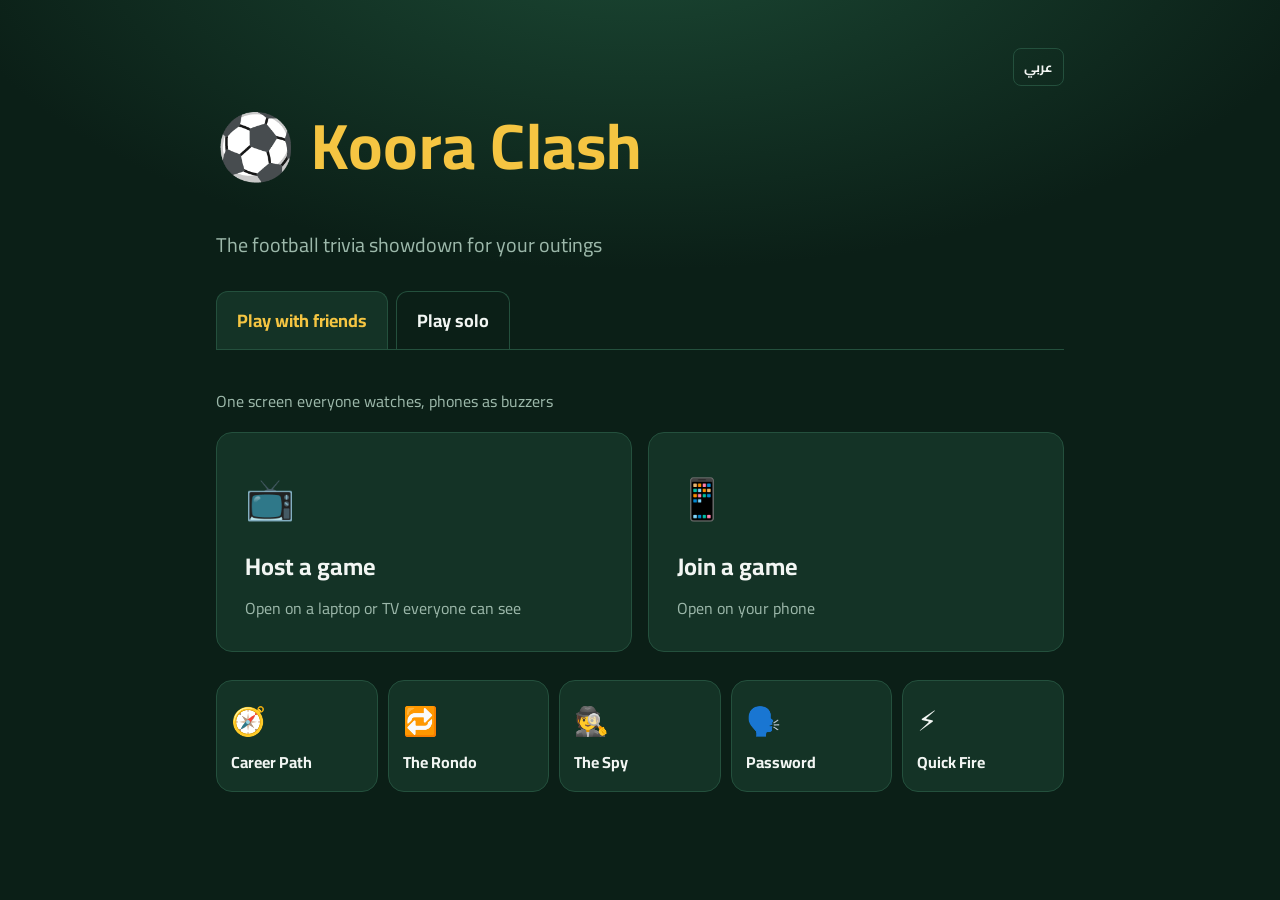
==== index.html @ 893634fb "Run fully in the browser for GitHub Pages; add solo games - Port the game engine to JavaScript; the " ====
<!doctype html>
<html lang="en">
<head>
  <meta charset="utf-8">
  <meta name="viewport" content="width=device-width, initial-scale=1">
  <meta name="theme-color" content="#0b1f17">
  <title>Koora Clash</title>
  <link rel="preconnect" href="https://fonts.googleapis.com">
  <link href="https://fonts.googleapis.com/css2?family=Cairo:wght@400;700;800;900&display=swap" rel="stylesheet">
  <link rel="stylesheet" href="static/app.css">
</head>
<body>
  <div class="landing">
    <div class="row"><span class="grow"></span><button class="ghost small" onclick="toggleLang()" data-t="lang"></button></div>
    <h1 class="brand">⚽ <b data-t="brand"></b></h1>
    <p class="muted" style="font-size:20px" data-t="tagline"></p>

    <div class="tabs" role="tablist">
      <button role="tab" data-tab="party" data-t="tab_party"></button>
      <button role="tab" data-tab="solo" data-t="tab_solo"></button>
    </div>

    <section class="tabpane" id="tab-party">
      <p class="muted" data-t="party_hint"></p>
      <div class="choices" style="margin-top:12px">
        <a class="card choice" href="host.html">
          <div class="ico">📺</div><h2 data-t="host_game"></h2><div class="muted" data-t="host_hint"></div>
        </a>
        <a class="card choice" href="play.html">
          <div class="ico">📱</div><h2 data-t="join_game"></h2><div class="muted" data-t="join_hint"></div>
        </a>
      </div>
      <div class="seglist" id="segs"></div>
    </section>

    <section class="tabpane" id="tab-solo" hidden>
      <p class="muted" data-t="solo_hint"></p>
      <div class="sologrid" id="sologames" style="margin-top:12px"></div>
    </section>
  </div>
  <script src="static/common.js"></script>
  <script>
    const SOLO_LIST = [["nameall", "📝"], ["career", "🧭"], ["survival", "❤️"], ["mystery", "❓"]];
    function showTab(name) {
      document.querySelectorAll("[data-tab]").forEach((b) => b.classList.toggle("on", b.dataset.tab === name));
      $("#tab-party").hidden = name !== "party";
      $("#tab-solo").hidden = name !== "solo";
      try { localStorage.setItem("kc_tab", name); } catch (e) {}
      history.replaceState(null, "", "#" + name);
    }
    document.querySelectorAll("[data-tab]").forEach((b) => { b.onclick = () => showTab(b.dataset.tab); });
    RERENDER = () => {
      $("#segs").innerHTML = ["career", "rondo", "spy", "password", "quickfire"]
        .map((k) => `<div class="card"><div style="font-size:28px">${SEG_ICON[k]}</div><b>${esc(segTitle(k))}</b></div>`).join("");
      $("#sologames").innerHTML = SOLO_LIST.map(([k, ico]) => `<a class="card sologame" href="solo.html?g=${k}">
        <div class="ico">${ico}</div><h3>${esc(t("g_" + k))}</h3><div class="muted">${esc(t("g_" + k + "_d"))}</div></a>`).join("");
    };
    applyLang(); RERENDER();
    let start = location.hash.slice(1);
    if (!start) { try { start = localStorage.getItem("kc_tab"); } catch (e) {} }
    showTab(start === "solo" ? "solo" : "party");
  </script>
</body>
</html>
---- static/app.css ----
:root {
  --bg: #0b1f17;
  --bg2: #10291f;
  --panel: #143326;
  --line: #24503d;
  --text: #f2f6f3;
  --muted: #9cb8aa;
  --gold: #f5c542;
  --a: #ef4444;
  --a-soft: #3b1717;
  --b: #3b82f6;
  --b-soft: #142546;
  --ok: #22c55e;
  --bad: #f43f5e;
  --radius: 16px;
  color-scheme: dark;
}
* { box-sizing: border-box; }
html, body { margin: 0; }
body {
  background: radial-gradient(1200px 600px at 50% -10%, #1c4a35 0%, var(--bg) 60%) fixed, var(--bg);
  color: var(--text);
  font-family: "Cairo", system-ui, "Segoe UI", Tahoma, sans-serif;
  min-height: 100vh;
  -webkit-tap-highlight-color: transparent;
}
button, input, select { font: inherit; color: inherit; }
button {
  border: 0; border-radius: 12px; padding: 12px 18px; cursor: pointer;
  background: var(--panel); border: 1px solid var(--line); font-weight: 700;
  transition: transform .08s ease, background .15s ease;
}
button:active { transform: scale(.97); }
button.primary { background: var(--gold); color: #1d1600; border-color: transparent; }
button.ghost { background: transparent; }
button.small { padding: 6px 10px; font-size: 13px; border-radius: 8px; }
button:disabled { opacity: .45; cursor: default; }
input[type=text] {
  width: 100%; padding: 14px 16px; border-radius: 12px; border: 1px solid var(--line);
  background: #0a1a13; outline: none; font-size: 18px;
}
input[type=text]:focus { border-color: var(--gold); }
[hidden] { display: none !important; }
.muted { color: var(--muted); }
.center { text-align: center; }
.row { display: flex; gap: 10px; align-items: center; flex-wrap: wrap; }
.grow { flex: 1; }
.card { background: var(--panel); border: 1px solid var(--line); border-radius: var(--radius); padding: 18px; }
.chip { display: inline-flex; align-items: center; gap: 6px; padding: 4px 12px; border-radius: 999px; background: var(--bg2); border: 1px solid var(--line); font-weight: 700; }
.ta { --tc: var(--a); --ts: var(--a-soft); }
.tb { --tc: var(--b); --ts: var(--b-soft); }
.ts { --tc: var(--gold); --ts: #2d2610; }
.tag { background: var(--ts); border: 1px solid var(--tc); color: var(--text); }
.brand { font-weight: 900; letter-spacing: .5px; }
.brand b { color: var(--gold); }
#conn { position: fixed; top: 8px; left: 50%; transform: translateX(-50%); background: var(--bad); color: #fff; padding: 6px 14px; border-radius: 999px; z-index: 50; font-weight: 700; }

/* timers */
.bar { height: 10px; border-radius: 99px; background: #0a1a13; overflow: hidden; border: 1px solid var(--line); }
.bar i { display: block; height: 100%; width: 100%; background: var(--gold); transition: width .1s linear; }
.bar.urgent i { background: var(--bad); }
.clock { font-variant-numeric: tabular-nums; font-weight: 900; }
.clock.urgent { color: var(--bad); }

/* ---------- landing ---------- */
.landing { max-width: 880px; margin: 0 auto; padding: 48px 16px; }
.landing h1 { font-size: clamp(36px, 7vw, 64px); margin: 0; }
.landing .choices { display: grid; grid-template-columns: repeat(auto-fit, minmax(260px, 1fr)); gap: 16px; margin-top: 32px; }
.landing .choice { display: block; text-decoration: none; color: inherit; padding: 28px; }
.landing .choice h2 { margin: 8px 0 4px; }
.landing .choice .ico { font-size: 40px; }
.seglist { display: grid; grid-template-columns: repeat(auto-fit, minmax(150px, 1fr)); gap: 10px; margin-top: 28px; }
.seglist .card { padding: 14px; }

/* ---------- host ---------- */
.host { display: grid; grid-template-columns: 1fr 320px; grid-template-rows: auto 1fr; min-height: 100vh; gap: 18px; padding: 18px; }
.host header { grid-column: 1 / -1; display: flex; align-items: center; gap: 14px; }
.host header .brand { font-size: 26px; }
.host .code { font-size: 22px; letter-spacing: 4px; }
.host main { display: flex; flex-direction: column; gap: 16px; min-width: 0; }
.host aside { display: flex; flex-direction: column; gap: 12px; }
.stage { flex: 1; display: flex; flex-direction: column; gap: 16px; }
.controls { display: flex; gap: 10px; flex-wrap: wrap; }
.board .row-s { display: flex; align-items: center; gap: 10px; padding: 10px 12px; border-radius: 12px; background: var(--bg2); border-inline-start: 5px solid var(--tc); margin-bottom: 8px; }
.board .row-s .n { flex: 1; font-weight: 800; }
.board .row-s .sc { font-size: 26px; font-weight: 900; color: var(--gold); min-width: 40px; text-align: center; }
.board .row-s .mem { font-size: 12px; color: var(--muted); }
.board .adj { display: flex; flex-direction: column; gap: 2px; }
.board .adj button { padding: 0 6px; font-size: 11px; border-radius: 6px; line-height: 18px; }
.joinbox { display: grid; grid-template-columns: auto 1fr; gap: 24px; align-items: center; }
.joinbox .big { font-size: clamp(40px, 6vw, 72px); font-weight: 900; letter-spacing: 8px; color: var(--gold); }
.joinbox .url { font-size: 20px; direction: ltr; word-break: break-all; }
#qr { background: #fff; padding: 10px; border-radius: 12px; width: 200px; height: 200px; }
#qr img, #qr canvas { width: 180px !important; height: 180px !important; }
.teams { display: grid; grid-template-columns: 1fr 1fr; gap: 14px; }
.teamcol { border-top: 5px solid var(--tc); }
.teamcol h3 { margin: 0 0 10px; }
.pl { display: flex; align-items: center; gap: 8px; padding: 8px 10px; border-radius: 10px; background: var(--bg2); margin-bottom: 6px; }
.pl .dot { width: 9px; height: 9px; border-radius: 50%; background: var(--ok); }
.pl .dot.off { background: #555; }
.pl .nm { flex: 1; font-weight: 700; }
.settings label { display: flex; gap: 8px; align-items: center; padding: 6px 0; cursor: pointer; }
.settings .grid2 { display: grid; grid-template-columns: 1fr 1fr; gap: 10px; }
.seg-head { display: flex; align-items: center; gap: 12px; }
.seg-head h2 { margin: 0; font-size: 30px; }
.seg-head .chip { margin-inline-start: auto; }
.intro { text-align: center; padding: 50px 20px; }
.intro .ico { font-size: 90px; }
.intro h1 { font-size: clamp(40px, 6vw, 72px); margin: 10px 0; }
.intro p { font-size: 22px; max-width: 760px; margin: 0 auto; line-height: 1.7; color: var(--muted); }

/* career path */
.path { display: flex; flex-wrap: wrap; gap: 10px; align-items: center; }
.club { padding: 14px 18px; border-radius: 14px; background: var(--bg2); border: 1px solid var(--line); font-size: 22px; font-weight: 800; animation: pop .35s ease; }
.club.hidden { color: var(--muted); border-style: dashed; animation: none; }
.path .arrow { color: var(--gold); font-size: 20px; }
[dir=rtl] .path .arrow { transform: scaleX(-1); }
@keyframes pop { from { transform: scale(.6); opacity: 0; } to { transform: scale(1); opacity: 1; } }
.reveal { font-size: clamp(34px, 5vw, 60px); font-weight: 900; color: var(--gold); text-align: center; animation: pop .4s ease; }
.feed { display: flex; flex-wrap: wrap; gap: 8px; }
.feed .chip { text-decoration: line-through; color: var(--muted); }

/* rondo */
.prompt { font-size: clamp(26px, 4vw, 44px); font-weight: 900; text-align: center; }
.order { display: flex; gap: 10px; flex-wrap: wrap; justify-content: center; }
.order .chip { font-size: 18px; padding: 8px 16px; }
.order .chip.turn { background: var(--tc); color: #fff; box-shadow: 0 0 0 4px rgba(245,197,66,.35); }
.order .chip.dead { opacity: .35; text-decoration: line-through; }
.answers { display: flex; flex-wrap: wrap; gap: 8px; }
.answers .chip { font-size: 18px; }
.event { text-align: center; font-size: 22px; font-weight: 800; min-height: 34px; }
.event.ok { color: var(--ok); } .event.bad, .event.dup, .event.timeout { color: var(--bad); }

/* quick fire */
.qtext { font-size: clamp(26px, 4vw, 42px); font-weight: 900; text-align: center; }
.qimg { display: block; margin: 0 auto; max-height: 180px; border-radius: 10px; border: 4px solid #fff; }
.opts { display: grid; grid-template-columns: 1fr 1fr; gap: 12px; }
.opt { padding: 18px; border-radius: 14px; font-size: 22px; font-weight: 800; background: var(--bg2); border: 2px solid var(--line); display: flex; gap: 12px; align-items: center; text-align: start; width: 100%; }
.opt .k { width: 36px; height: 36px; border-radius: 10px; display: grid; place-items: center; background: var(--line); flex: none; }
button.opt:disabled { opacity: 1; }
.opt.right { border-color: var(--ok); background: #0f3a22; }
.opt.wrongpick { border-color: var(--bad); background: #3a0f1a; }
.opt.dim { opacity: .45; }
.opt.mine { border-color: var(--gold); }
.opt .cnt { margin-inline-start: auto; color: var(--muted); }

.bigmsg { font-size: clamp(30px, 5vw, 56px); font-weight: 900; text-align: center; }
.list { display: flex; flex-direction: column; gap: 6px; }
.podium { display: flex; flex-direction: column; gap: 10px; max-width: 640px; margin: 0 auto; width: 100%; }
.podium .row-s { display: flex; align-items: center; gap: 14px; padding: 16px 20px; border-radius: 14px; background: var(--bg2); border-inline-start: 6px solid var(--tc); font-size: 24px; font-weight: 800; }
.podium .row-s .sc { margin-inline-start: auto; color: var(--gold); font-size: 32px; }
.podium .row-s.first { background: linear-gradient(90deg, rgba(245,197,66,.25), transparent); }

/* ---------- phone ---------- */
.phone { max-width: 520px; margin: 0 auto; padding: 14px 16px 120px; display: flex; flex-direction: column; gap: 14px; min-height: 100vh; }
.phone header { display: flex; align-items: center; gap: 10px; }
.phone header .me { font-weight: 800; }
.phone .content { display: flex; flex-direction: column; gap: 14px; }
.phone .club { font-size: 17px; padding: 10px 12px; }
.phone .opt { font-size: 18px; padding: 16px; }
.phone .opts { grid-template-columns: 1fr; }
.answerbar { position: fixed; bottom: 0; left: 0; right: 0; padding: 12px 16px calc(12px + env(safe-area-inset-bottom)); background: rgba(11,31,23,.96); border-top: 1px solid var(--line); }
.answerbar .inner { max-width: 520px; margin: 0 auto; display: flex; flex-direction: column; gap: 8px; }
.answerbar .row { flex-wrap: nowrap; }
.answerbar .fb { min-height: 22px; font-weight: 700; text-align: center; }
.answerbar .fb.bad { color: var(--bad); } .answerbar .fb.ok { color: var(--ok); }
.role { border-radius: 20px; padding: 28px 20px; text-align: center; cursor: pointer; user-select: none; border: 2px solid var(--line); background: var(--bg2); }
.role .w { font-size: 32px; font-weight: 900; color: var(--gold); margin: 10px 0; }
.role.spy .w { color: var(--bad); }
.huge { font-size: 40px; font-weight: 900; text-align: center; }
.wordcard { padding: 34px 16px; border-radius: 20px; background: var(--bg2); border: 2px solid var(--gold); text-align: center; font-size: 34px; font-weight: 900; }
.btngrid { display: grid; grid-template-columns: 1fr 1fr; gap: 10px; }
.btngrid button { padding: 16px; font-size: 17px; }
.yourturn { background: var(--gold); color: #1d1600; border-radius: 16px; padding: 14px; text-align: center; font-size: 28px; font-weight: 900; animation: pulse 1s ease infinite; }
@keyframes pulse { 50% { transform: scale(1.03); } }
.joinform { display: flex; flex-direction: column; gap: 12px; margin-top: 30px; }
.joinform .code-in { text-transform: uppercase; letter-spacing: 6px; text-align: center; font-size: 26px; font-weight: 900; }
.err { color: var(--bad); font-weight: 700; min-height: 22px; text-align: center; }

/* ---------- landing tabs ---------- */
.tabs { display: flex; gap: 8px; margin-top: 28px; border-bottom: 1px solid var(--line); }
.tabs button { border-radius: 12px 12px 0 0; border-bottom: 0; background: transparent; font-size: 18px; padding: 12px 20px; }
.tabs button.on { background: var(--panel); color: var(--gold); }
.tabpane { padding-top: 20px; }

/* ---------- solo ---------- */
.solo { max-width: 860px; margin: 0 auto; padding: 16px; display: flex; flex-direction: column; gap: 14px; }
.solo .content { display: flex; flex-direction: column; gap: 14px; }
.sologrid { display: grid; grid-template-columns: repeat(auto-fit, minmax(220px, 1fr)); gap: 14px; }
.sologame { text-align: start; display: block; width: 100%; padding: 20px; text-decoration: none; color: inherit; }
.sologame .ico { font-size: 36px; }
.sologame h3 { margin: 6px 0 4px; }
.sologame .muted { font-weight: 400; }
.fb { min-height: 22px; font-weight: 700; text-align: center; }
.fb.bad { color: var(--bad); } .fb.ok { color: var(--ok); }
.slots { display: grid; grid-template-columns: repeat(auto-fill, minmax(150px, 1fr)); gap: 8px; }
.slot { padding: 10px 12px; border-radius: 10px; background: var(--bg2); border: 1px dashed var(--line); color: var(--muted); font-weight: 800; min-height: 44px; }
.slot.got { border: 1px solid var(--ok); background: #0f3a22; color: var(--text); animation: pop .3s ease; }
.slot.missed { border: 1px solid var(--bad); background: #3a0f1a; color: var(--text); }
.mtable { display: flex; flex-direction: column; gap: 6px; overflow-x: auto; }
.mrow { display: grid; grid-template-columns: 1.4fr 1fr .7fr .8fr 1.4fr; gap: 6px; min-width: 520px; }
.mrow > div { padding: 10px 8px; border-radius: 8px; background: var(--bg2); font-weight: 800; text-align: center; font-size: 14px; animation: pop .3s ease; }
.mrow.mhead > div { background: transparent; color: var(--muted); font-weight: 700; padding: 0 8px; animation: none; }
.mrow .mname { text-align: start; }
.mrow .g { background: #15803d; } .mrow .y { background: #a16207; } .mrow .x { background: #374151; }

@media (max-width: 960px) {
  .host { grid-template-columns: 1fr; }
  .joinbox { grid-template-columns: 1fr; justify-items: center; text-align: center; }
  .opts { grid-template-columns: 1fr; }
}
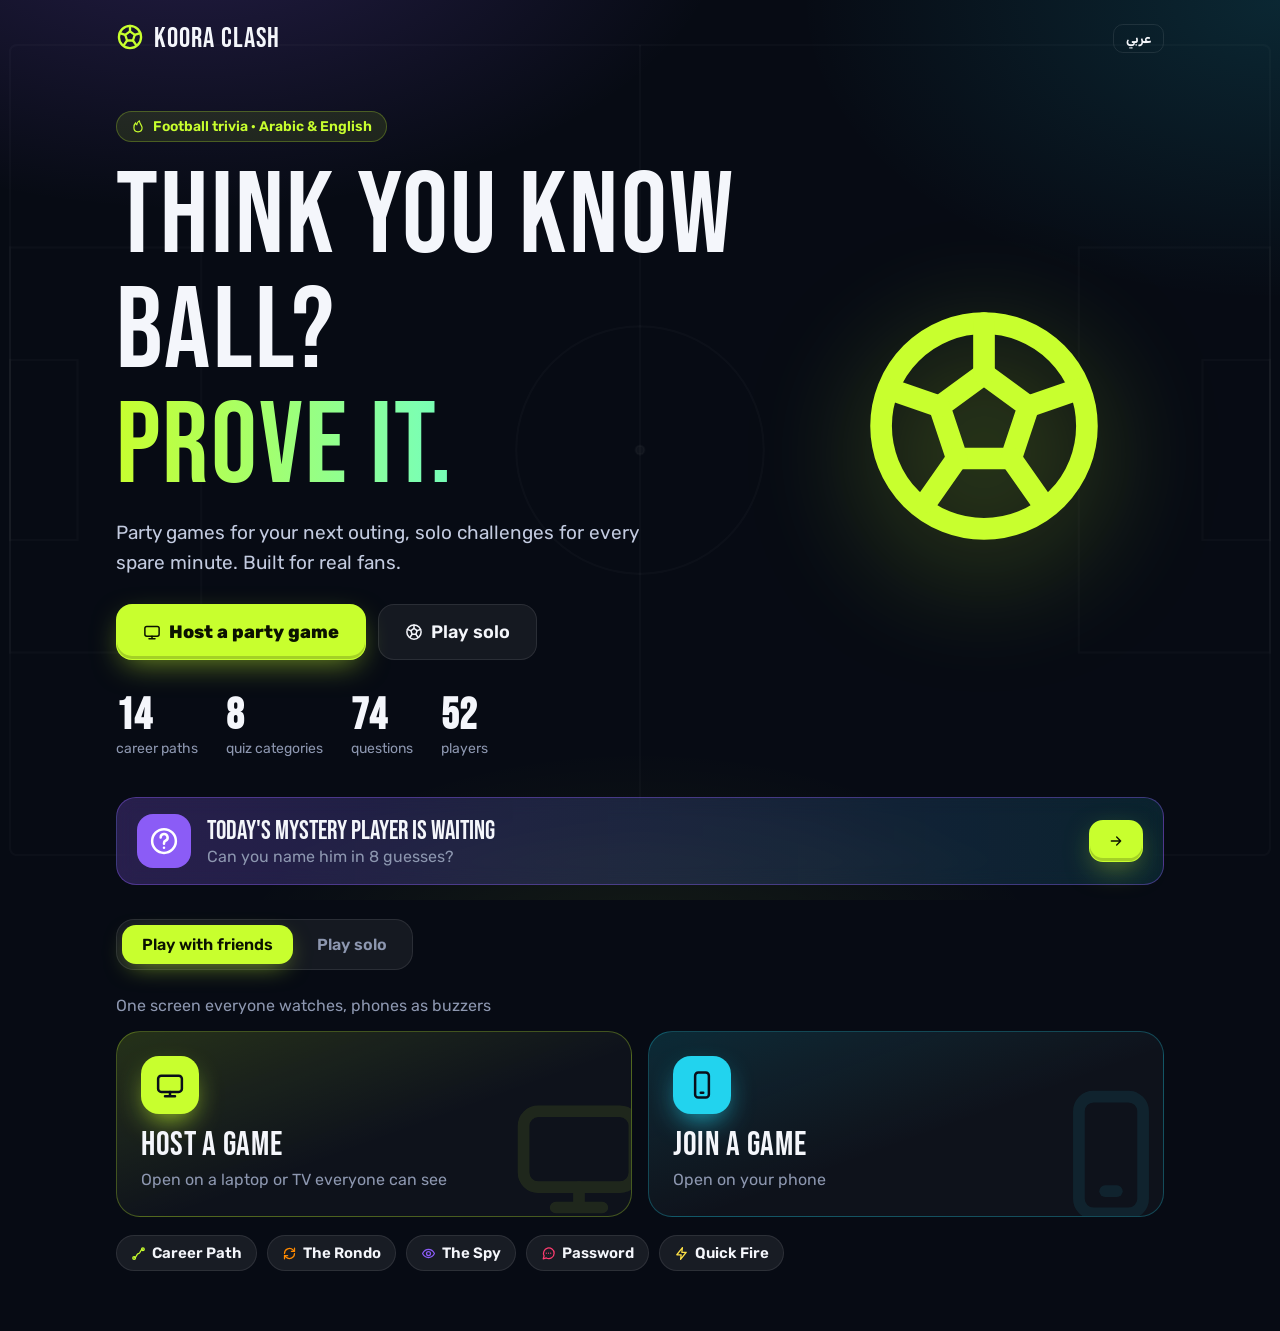
==== commit d875beb9: "Club crests and years in Career Path; new look with hype feedback - Career Path cards show each club" ====
--- a/index.html
+++ b/index.html
@@ -3,17 +3,39 @@
 <head>
   <meta charset="utf-8">
   <meta name="viewport" content="width=device-width, initial-scale=1">
-  <meta name="theme-color" content="#0b1f17">
+  <meta name="theme-color" content="#070b14">
   <title>Koora Clash</title>
   <link rel="preconnect" href="https://fonts.googleapis.com">
-  <link href="https://fonts.googleapis.com/css2?family=Cairo:wght@400;700;800;900&display=swap" rel="stylesheet">
+  <link href="https://fonts.googleapis.com/css2?family=Bebas+Neue&family=Lalezar&family=Rubik:wght@400;500;600;700;800&display=swap" rel="stylesheet">
   <link rel="stylesheet" href="static/app.css">
 </head>
 <body>
   <div class="landing">
-    <div class="row"><span class="grow"></span><button class="ghost small" onclick="toggleLang()" data-t="lang"></button></div>
-    <h1 class="brand">⚽ <b data-t="brand"></b></h1>
-    <p class="muted" style="font-size:20px" data-t="tagline"></p>
+    <nav class="topnav">
+      <a class="brand" href="index.html"><span class="ball" data-icon="ball"></span><b data-t="brand"></b></a>
+      <span class="grow"></span>
+      <button class="ghost small" onclick="toggleLang()" data-t="lang"></button>
+    </nav>
+
+    <section class="hero">
+      <div>
+        <span class="eyebrow"><span data-icon="fire"></span><span data-t="eyebrow"></span></span>
+        <h1><span data-t="hero_a"></span><span class="hl" data-t="hero_b"></span></h1>
+        <p class="lead" data-t="hero_sub"></p>
+        <div class="cta">
+          <a class="btn primary big" href="host.html"><span data-icon="tv"></span><span data-t="cta_host"></span></a>
+          <a class="btn big" href="#solo" id="cta-solo"><span data-icon="ball"></span><span data-t="cta_solo"></span></a>
+        </div>
+        <div class="stats" id="stats"></div>
+      </div>
+      <div class="hero-ball" data-icon="ball"></div>
+    </section>
+
+    <a class="card daily" href="solo.html?g=mystery">
+      <span class="q" data-icon="mystery"></span>
+      <span><b data-t="daily_title"></b><span class="muted" data-t="daily_sub"></span></span>
+      <span class="go btn primary" data-icon="arrow"></span>
+    </a>
 
     <div class="tabs" role="tablist">
       <button role="tab" data-tab="party" data-t="tab_party"></button>
@@ -22,12 +44,14 @@
 
     <section class="tabpane" id="tab-party">
       <p class="muted" data-t="party_hint"></p>
-      <div class="choices" style="margin-top:12px">
-        <a class="card choice" href="host.html">
-          <div class="ico">📺</div><h2 data-t="host_game"></h2><div class="muted" data-t="host_hint"></div>
+      <div class="choices">
+        <a class="choice c-host" href="host.html">
+          <div class="ico" data-icon="tv"></div><h2 data-t="host_game"></h2><div class="muted" data-t="host_hint"></div>
+          <span class="bg" data-icon="tv"></span>
         </a>
-        <a class="card choice" href="play.html">
-          <div class="ico">📱</div><h2 data-t="join_game"></h2><div class="muted" data-t="join_hint"></div>
+        <a class="choice c-join" href="play.html">
+          <div class="ico" data-icon="phone"></div><h2 data-t="join_game"></h2><div class="muted" data-t="join_hint"></div>
+          <span class="bg" data-icon="phone"></span>
         </a>
       </div>
       <div class="seglist" id="segs"></div>
@@ -35,12 +59,13 @@
 
     <section class="tabpane" id="tab-solo" hidden>
       <p class="muted" data-t="solo_hint"></p>
-      <div class="sologrid" id="sologames" style="margin-top:12px"></div>
+      <div class="sologrid" id="sologames"></div>
     </section>
   </div>
   <script src="static/common.js"></script>
   <script>
-    const SOLO_LIST = [["nameall", "📝"], ["career", "🧭"], ["survival", "❤️"], ["mystery", "❓"]];
+    const SOLO_LIST = ["nameall", "career", "survival", "mystery"];
+    let COUNTS = null;
     function showTab(name) {
       document.querySelectorAll("[data-tab]").forEach((b) => b.classList.toggle("on", b.dataset.tab === name));
       $("#tab-party").hidden = name !== "party";
@@ -49,11 +74,28 @@
       history.replaceState(null, "", "#" + name);
     }
     document.querySelectorAll("[data-tab]").forEach((b) => { b.onclick = () => showTab(b.dataset.tab); });
+    $("#cta-solo").onclick = (e) => { e.preventDefault(); showTab("solo"); $(".tabs").scrollIntoView({ behavior: "smooth" }); };
+
+    // Live counts straight from the content files, so the numbers are always true.
+    Promise.all([fetch("data/questions.json").then((r) => r.json()), fetch("data/players.json").then((r) => r.json())])
+      .then(([q, p]) => {
+        COUNTS = { career: q.career.length, cats: q.rondo.length, q: q.quickfire.length + q.words.length, players: p.players.length };
+        RERENDER();
+      }).catch(() => {});
+
+    function countUp(el) {
+      const end = +el.dataset.n, t0 = performance.now();
+      (function f(t) { const k = Math.min(1, (t - t0) / 900); el.textContent = Math.round(end * (1 - Math.pow(1 - k, 3))); if (k < 1) requestAnimationFrame(f); })(t0);
+    }
     RERENDER = () => {
       $("#segs").innerHTML = ["career", "rondo", "spy", "password", "quickfire"]
-        .map((k) => `<div class="card"><div style="font-size:28px">${SEG_ICON[k]}</div><b>${esc(segTitle(k))}</b></div>`).join("");
-      $("#sologames").innerHTML = SOLO_LIST.map(([k, ico]) => `<a class="card sologame" href="solo.html?g=${k}">
-        <div class="ico">${ico}</div><h3>${esc(t("g_" + k))}</h3><div class="muted">${esc(t("g_" + k + "_d"))}</div></a>`).join("");
+        .map((k) => `<span class="chip c-${k}">${SEG_ICON[k]} ${esc(segTitle(k))}</span>`).join("");
+      $("#sologames").innerHTML = SOLO_LIST.map((k) => soloTile(k, getBestScore(k), `href="solo.html?g=${k}"`)).join("");
+      if (COUNTS) {
+        $("#stats").innerHTML = [["career", "stat_career"], ["cats", "stat_cats"], ["q", "stat_q"], ["players", "stat_players"]]
+          .map(([k, label]) => `<div class="stat"><b data-n="${COUNTS[k]}">0</b><span>${t(label)}</span></div>`).join("");
+        document.querySelectorAll(".stat b").forEach(countUp);
+      }
     };
     applyLang(); RERENDER();
     let start = location.hash.slice(1);
--- a/static/app.css
+++ b/static/app.css
@@ -1,211 +1,352 @@
+/* Koora Clash — night-match look: floodlit navy, pitch lines, electric lime. */
 :root {
-  --bg: #0b1f17;
-  --bg2: #10291f;
-  --panel: #143326;
-  --line: #24503d;
-  --text: #f2f6f3;
-  --muted: #9cb8aa;
-  --gold: #f5c542;
-  --a: #ef4444;
-  --a-soft: #3b1717;
-  --b: #3b82f6;
-  --b-soft: #142546;
-  --ok: #22c55e;
-  --bad: #f43f5e;
-  --radius: 16px;
+  --bg: #070b14;
+  --bg2: #0e1424;
+  --panel: rgba(255, 255, 255, .045);
+  --panel-solid: #111a2e;
+  --line: rgba(255, 255, 255, .09);
+  --text: #f4f6fb;
+  --muted: #8d97b0;
+  --gold: #c8ff2e;          /* main accent (kept as --gold: used inline across the app) */
+  --gold-ink: #0b1200;
+  --hot: #ff3d71;
+  --sky: #22d3ee;
+  --violet: #8b5cf6;
+  --a: #ff4d6d;
+  --a-soft: rgba(255, 77, 109, .14);
+  --b: #22d3ee;
+  --b-soft: rgba(34, 211, 238, .14);
+  --ok: #2ee59d;
+  --bad: #ff4d6d;
+  --radius: 20px;
+  --display: "Bebas Neue", "Lalezar", "Rubik", system-ui, sans-serif;
+  --body: "Rubik", system-ui, "Segoe UI", Tahoma, sans-serif;
   color-scheme: dark;
 }
 * { box-sizing: border-box; }
 html, body { margin: 0; }
 body {
-  background: radial-gradient(1200px 600px at 50% -10%, #1c4a35 0%, var(--bg) 60%) fixed, var(--bg);
   color: var(--text);
-  font-family: "Cairo", system-ui, "Segoe UI", Tahoma, sans-serif;
+  font-family: var(--body);
   min-height: 100vh;
   -webkit-tap-highlight-color: transparent;
-}
+  background:
+    radial-gradient(900px 500px at 15% -10%, rgba(139, 92, 246, .22), transparent 60%),
+    radial-gradient(800px 500px at 100% 0%, rgba(34, 211, 238, .14), transparent 60%),
+    radial-gradient(700px 400px at 50% 110%, rgba(200, 255, 46, .08), transparent 60%),
+    var(--bg);
+  background-attachment: fixed;
+}
+/* faint pitch markings behind everything */
+body::before {
+  content: ""; position: fixed; inset: 0; pointer-events: none; z-index: -1; opacity: .5;
+  background: url("data:image/svg+xml,%3Csvg xmlns='http://www.w3.org/2000/svg' viewBox='0 0 1200 800' fill='none' stroke='%23ffffff' stroke-opacity='.05' stroke-width='2'%3E%3Crect x='40' y='40' width='1120' height='720' rx='6'/%3E%3Cpath d='M600 40v720'/%3E%3Ccircle cx='600' cy='400' r='110'/%3E%3Ccircle cx='600' cy='400' r='4' fill='%23ffffff' fill-opacity='.08'/%3E%3Crect x='40' y='220' width='170' height='360'/%3E%3Crect x='990' y='220' width='170' height='360'/%3E%3Crect x='40' y='320' width='60' height='160'/%3E%3Crect x='1100' y='320' width='60' height='160'/%3E%3C/svg%3E") center / cover no-repeat;
+}
+::selection { background: var(--gold); color: var(--gold-ink); }
+h1, h2, h3, .display { font-family: var(--display); font-weight: 400; letter-spacing: .02em; line-height: 1; }
+[dir=rtl] h1, [dir=rtl] h2, [dir=rtl] h3, [dir=rtl] .display { letter-spacing: 0; line-height: 1.25; }
+h2 { font-size: 34px; } h3 { font-size: 24px; }
+svg.i { width: 1em; height: 1em; flex: none; vertical-align: -0.125em; }
+
 button, input, select { font: inherit; color: inherit; }
-button {
-  border: 0; border-radius: 12px; padding: 12px 18px; cursor: pointer;
-  background: var(--panel); border: 1px solid var(--line); font-weight: 700;
-  transition: transform .08s ease, background .15s ease;
-}
-button:active { transform: scale(.97); }
-button.primary { background: var(--gold); color: #1d1600; border-color: transparent; }
-button.ghost { background: transparent; }
-button.small { padding: 6px 10px; font-size: 13px; border-radius: 8px; }
-button:disabled { opacity: .45; cursor: default; }
+button, .btn {
+  border: 1px solid var(--line); border-radius: 14px; padding: 12px 18px; cursor: pointer;
+  background: rgba(255, 255, 255, .06); font-weight: 600; text-decoration: none; color: inherit;
+  display: inline-flex; align-items: center; justify-content: center; gap: 8px;
+  transition: transform .15s cubic-bezier(.3, 1.6, .5, 1), background .2s, box-shadow .2s, border-color .2s;
+}
+button:hover:not(:disabled), .btn:hover { background: rgba(255, 255, 255, .1); transform: translateY(-1px); }
+button:active:not(:disabled), .btn:active { transform: scale(.96); }
+button.primary, .btn.primary {
+  background: var(--gold); color: var(--gold-ink); border-color: transparent; font-weight: 800;
+  box-shadow: 0 10px 30px -8px rgba(200, 255, 46, .55), inset 0 -3px 0 rgba(0, 0, 0, .18);
+}
+button.primary:hover:not(:disabled), .btn.primary:hover { background: #d7ff5c; box-shadow: 0 14px 36px -8px rgba(200, 255, 46, .7), inset 0 -3px 0 rgba(0, 0, 0, .18); }
+button.ghost, .btn.ghost { background: transparent; }
+button.small { padding: 6px 12px; font-size: 13px; border-radius: 10px; }
+.btn.big, button.big { padding: 16px 26px; font-size: 18px; border-radius: 16px; }
+button:disabled { opacity: .4; cursor: default; }
 input[type=text] {
-  width: 100%; padding: 14px 16px; border-radius: 12px; border: 1px solid var(--line);
-  background: #0a1a13; outline: none; font-size: 18px;
-}
-input[type=text]:focus { border-color: var(--gold); }
+  width: 100%; padding: 15px 18px; border-radius: 16px; border: 1px solid var(--line);
+  background: rgba(0, 0, 0, .35); outline: none; font-size: 18px;
+  transition: border-color .2s, box-shadow .2s;
+}
+input[type=text]:focus { border-color: var(--gold); box-shadow: 0 0 0 4px rgba(200, 255, 46, .15); }
+input[type=radio], input[type=checkbox] { accent-color: var(--gold); width: 18px; height: 18px; }
 [hidden] { display: none !important; }
 .muted { color: var(--muted); }
 .center { text-align: center; }
 .row { display: flex; gap: 10px; align-items: center; flex-wrap: wrap; }
 .grow { flex: 1; }
-.card { background: var(--panel); border: 1px solid var(--line); border-radius: var(--radius); padding: 18px; }
-.chip { display: inline-flex; align-items: center; gap: 6px; padding: 4px 12px; border-radius: 999px; background: var(--bg2); border: 1px solid var(--line); font-weight: 700; }
+.card {
+  background: linear-gradient(180deg, rgba(255, 255, 255, .06), rgba(255, 255, 255, .025));
+  border: 1px solid var(--line); border-radius: var(--radius); padding: 20px;
+  backdrop-filter: blur(10px); -webkit-backdrop-filter: blur(10px);
+}
+.chip {
+  display: inline-flex; align-items: center; gap: 6px; padding: 5px 12px; border-radius: 999px;
+  background: rgba(255, 255, 255, .07); border: 1px solid var(--line); font-weight: 600; font-size: 14px;
+}
 .ta { --tc: var(--a); --ts: var(--a-soft); }
 .tb { --tc: var(--b); --ts: var(--b-soft); }
-.ts { --tc: var(--gold); --ts: #2d2610; }
-.tag { background: var(--ts); border: 1px solid var(--tc); color: var(--text); }
-.brand { font-weight: 900; letter-spacing: .5px; }
-.brand b { color: var(--gold); }
-#conn { position: fixed; top: 8px; left: 50%; transform: translateX(-50%); background: var(--bad); color: #fff; padding: 6px 14px; border-radius: 999px; z-index: 50; font-weight: 700; }
+.ts { --tc: var(--gold); --ts: rgba(200, 255, 46, .12); }
+.tag { background: var(--ts); border: 1px solid color-mix(in srgb, var(--tc) 60%, transparent); color: var(--text); }
+.brand { display: inline-flex; align-items: center; gap: 10px; font-family: var(--display); font-size: 28px; letter-spacing: .04em; text-decoration: none; color: var(--text); }
+.brand b { font-weight: 400; color: var(--text); }
+.brand .ball { color: var(--gold); animation: spin 8s linear infinite; }
+#conn { position: fixed; top: 10px; left: 50%; transform: translateX(-50%); background: var(--bad); color: #fff; padding: 6px 16px; border-radius: 999px; z-index: 60; font-weight: 700; box-shadow: 0 8px 24px rgba(255, 77, 109, .4); }
 
 /* timers */
-.bar { height: 10px; border-radius: 99px; background: #0a1a13; overflow: hidden; border: 1px solid var(--line); }
-.bar i { display: block; height: 100%; width: 100%; background: var(--gold); transition: width .1s linear; }
-.bar.urgent i { background: var(--bad); }
-.clock { font-variant-numeric: tabular-nums; font-weight: 900; }
-.clock.urgent { color: var(--bad); }
+.bar { height: 8px; border-radius: 99px; background: rgba(255, 255, 255, .08); overflow: hidden; }
+.bar i { display: block; height: 100%; width: 100%; border-radius: 99px; background: linear-gradient(90deg, var(--gold), #7dffb0); box-shadow: 0 0 16px rgba(200, 255, 46, .6); transition: width .1s linear; }
+.bar.urgent i { background: linear-gradient(90deg, var(--hot), #ff8a5b); box-shadow: 0 0 16px rgba(255, 61, 113, .7); }
+.clock { font-family: var(--display); font-variant-numeric: tabular-nums; font-size: 1.2em; }
+.clock.urgent { color: var(--bad); animation: tick 1s steps(1) infinite; }
+@keyframes tick { 50% { transform: scale(1.15); } }
+
+/* motion */
+@keyframes pop { from { transform: scale(.7) translateY(6px); opacity: 0; } to { transform: none; opacity: 1; } }
+@keyframes rise { from { transform: translateY(14px); opacity: 0; } to { transform: none; opacity: 1; } }
+@keyframes spin { to { transform: rotate(360deg); } }
+@keyframes float { 50% { transform: translateY(-14px) rotate(8deg); } }
+@keyframes shake { 20%, 60% { transform: translateX(-7px); } 40%, 80% { transform: translateX(7px); } }
+@keyframes pulse { 50% { transform: scale(1.03); } }
+@keyframes bump { 30% { transform: scale(1.35); color: #fff; } }
+@keyframes glow { 50% { box-shadow: 0 0 0 6px rgba(200, 255, 46, .18), 0 0 40px rgba(200, 255, 46, .35); } }
+.shake { animation: shake .4s ease; }
+.bump { display: inline-block; animation: bump .5s ease; }
+/* entrance: solo screens always; host/phone only when the screen changes (JS adds .enter) */
+.solo .content > *, .enter > *, .tabpane > * { animation: rise .35s ease both; }
+.solo .content > *:nth-child(2), .enter > *:nth-child(2) { animation-delay: .04s; }
+.solo .content > *:nth-child(3), .enter > *:nth-child(3) { animation-delay: .08s; }
+.solo .content > *:nth-child(4), .enter > *:nth-child(4) { animation-delay: .12s; }
+
+/* toast + confetti */
+#toasts { position: fixed; top: 18px; left: 0; right: 0; display: flex; flex-direction: column; align-items: center; gap: 8px; z-index: 80; pointer-events: none; }
+.toast {
+  font-family: var(--display); font-size: 30px; padding: 8px 22px 6px; border-radius: 999px;
+  background: var(--gold); color: var(--gold-ink); box-shadow: 0 16px 40px -10px rgba(200, 255, 46, .6);
+  animation: toastIn .45s cubic-bezier(.3, 1.6, .5, 1) both, toastOut .3s ease 1.5s forwards;
+}
+[dir=rtl] .toast { font-size: 26px; padding: 6px 22px; }
+.toast.bad { background: var(--hot); color: #fff; box-shadow: 0 16px 40px -10px rgba(255, 61, 113, .6); }
+.toast.fire { background: linear-gradient(90deg, #ff8a00, #ff3d71); color: #fff; }
+@keyframes toastIn { from { transform: translateY(-30px) scale(.6); opacity: 0; } }
+@keyframes toastOut { to { transform: translateY(-20px); opacity: 0; } }
+#confetti { position: fixed; inset: 0; pointer-events: none; z-index: 90; }
 
 /* ---------- landing ---------- */
-.landing { max-width: 880px; margin: 0 auto; padding: 48px 16px; }
-.landing h1 { font-size: clamp(36px, 7vw, 64px); margin: 0; }
-.landing .choices { display: grid; grid-template-columns: repeat(auto-fit, minmax(260px, 1fr)); gap: 16px; margin-top: 32px; }
-.landing .choice { display: block; text-decoration: none; color: inherit; padding: 28px; }
-.landing .choice h2 { margin: 8px 0 4px; }
-.landing .choice .ico { font-size: 40px; }
-.seglist { display: grid; grid-template-columns: repeat(auto-fit, minmax(150px, 1fr)); gap: 10px; margin-top: 28px; }
-.seglist .card { padding: 14px; }
+.topnav { display: flex; align-items: center; gap: 12px; }
+.landing { max-width: 1080px; margin: 0 auto; padding: 22px 16px 60px; }
+.hero { position: relative; padding: 56px 0 30px; display: grid; grid-template-columns: 1.3fr .7fr; gap: 20px; align-items: center; }
+.eyebrow { display: inline-flex; gap: 8px; align-items: center; padding: 6px 14px; border-radius: 999px; background: rgba(200, 255, 46, .1); color: var(--gold); font-weight: 600; font-size: 14px; border: 1px solid rgba(200, 255, 46, .25); }
+.hero h1 { font-size: clamp(56px, 9vw, 116px); margin: 18px 0 12px; }
+[dir=rtl] .hero h1 { font-size: clamp(46px, 7.5vw, 92px); }
+.hero h1 .hl { display: block; background: linear-gradient(90deg, var(--gold), #7dffb0 45%, var(--sky)); -webkit-background-clip: text; background-clip: text; color: transparent; }
+.hero p.lead { font-size: 19px; color: #c3cbe0; max-width: 560px; line-height: 1.6; margin: 0 0 26px; }
+.hero .cta { display: flex; gap: 12px; flex-wrap: wrap; }
+.hero-ball { justify-self: center; font-size: clamp(150px, 22vw, 260px); color: var(--gold); filter: drop-shadow(0 30px 60px rgba(200, 255, 46, .35)); animation: float 5s ease-in-out infinite; }
+.hero-ball svg { animation: spin 14s linear infinite; }
+.stats { display: flex; gap: 28px; flex-wrap: wrap; margin-top: 34px; }
+.stat b { display: block; font-family: var(--display); font-size: 44px; line-height: 1; color: var(--text); }
+.stat span { color: var(--muted); font-size: 14px; }
+.daily { display: flex; align-items: center; gap: 16px; padding: 16px 20px; margin: 10px 0 34px; text-decoration: none; color: inherit;
+  background: linear-gradient(90deg, rgba(139, 92, 246, .25), rgba(34, 211, 238, .12)); border-color: rgba(139, 92, 246, .4); transition: transform .2s; }
+.daily:hover { transform: translateY(-2px); }
+.daily .q { width: 54px; height: 54px; border-radius: 16px; display: grid; place-items: center; font-size: 30px; background: var(--violet); color: #fff; animation: glow 2.4s ease infinite; flex: none; }
+.daily b { font-family: var(--display); font-size: 26px; font-weight: 400; display: block; }
+.daily .go { margin-inline-start: auto; }
+.section-title { display: flex; align-items: end; gap: 12px; margin: 0 0 16px; }
+.section-title h2 { margin: 0; font-size: 44px; }
+.choices { display: grid; grid-template-columns: repeat(auto-fit, minmax(280px, 1fr)); gap: 16px; }
+.seglist { display: flex; flex-wrap: wrap; gap: 10px; margin-top: 18px; }
+.seglist .chip { font-size: 15px; padding: 8px 14px; }
+.seglist .chip svg { color: var(--c, var(--gold)); }
+
+/* game tiles (landing + solo menu) */
+.choice, .sologame {
+  --c: var(--gold);
+  position: relative; display: flex; flex-direction: column; gap: 6px; text-align: start; text-decoration: none; color: inherit;
+  padding: 24px; border-radius: 24px; overflow: hidden; width: 100%; cursor: pointer;
+  background: linear-gradient(160deg, color-mix(in srgb, var(--c) 16%, transparent), rgba(255, 255, 255, .03) 55%);
+  border: 1px solid color-mix(in srgb, var(--c) 28%, transparent);
+  transition: transform .25s cubic-bezier(.3, 1.4, .5, 1), box-shadow .25s, border-color .25s;
+}
+.choice:hover, .sologame:hover { transform: translateY(-6px) rotate(-.4deg); border-color: var(--c); box-shadow: 0 24px 50px -20px color-mix(in srgb, var(--c) 70%, transparent); background: linear-gradient(160deg, color-mix(in srgb, var(--c) 22%, transparent), rgba(255, 255, 255, .04) 55%); }
+.choice .ico, .sologame .ico { width: 58px; height: 58px; border-radius: 18px; display: grid; place-items: center; font-size: 30px; background: var(--c); color: #0a0e1a; margin-bottom: 8px; box-shadow: 0 12px 30px -10px var(--c); }
+.choice h2, .sologame h3 { margin: 0; font-size: 34px; }
+[dir=rtl] .choice h2, [dir=rtl] .sologame h3 { font-size: 30px; }
+.choice .muted, .sologame .muted { font-weight: 400; line-height: 1.5; }
+.choice .go, .sologame .go { margin-top: 12px; font-weight: 700; color: var(--c); display: inline-flex; gap: 6px; align-items: center; }
+[dir=rtl] .go svg { transform: scaleX(-1); }
+.choice .bg, .sologame .bg { position: absolute; inset-inline-end: -18px; bottom: -26px; font-size: 140px; color: var(--c); opacity: .09; pointer-events: none; transition: transform .4s; }
+.choice:hover .bg, .sologame:hover .bg { transform: rotate(-12deg) scale(1.08); }
+.sologame .chip { align-self: flex-start; margin-top: 8px; background: color-mix(in srgb, var(--c) 18%, transparent); border-color: color-mix(in srgb, var(--c) 40%, transparent); }
+.c-career { --c: #c8ff2e; } .c-rondo { --c: #ff8a00; } .c-spy { --c: #8b5cf6; } .c-password { --c: #ff3d71; }
+.c-quickfire { --c: #fde047; } .c-nameall { --c: #22d3ee; } .c-survival { --c: #ff4d6d; } .c-mystery { --c: #a78bfa; }
+.c-host { --c: #c8ff2e; } .c-join { --c: #22d3ee; }
+
+/* segmented tabs */
+.tabs { display: inline-flex; gap: 4px; padding: 5px; border-radius: 18px; background: rgba(255, 255, 255, .06); border: 1px solid var(--line); margin-bottom: 22px; }
+.tabs button { border: 0; background: transparent; font-size: 16px; padding: 10px 20px; border-radius: 14px; font-weight: 600; color: var(--muted); }
+.tabs button.on { background: var(--gold); color: var(--gold-ink); box-shadow: 0 8px 24px -8px rgba(200, 255, 46, .6); }
+.tabpane { padding-top: 4px; }
+.tabpane > p.muted { margin: 0 0 16px; font-size: 16px; }
 
 /* ---------- host ---------- */
-.host { display: grid; grid-template-columns: 1fr 320px; grid-template-rows: auto 1fr; min-height: 100vh; gap: 18px; padding: 18px; }
+.host { display: grid; grid-template-columns: 1fr 330px; grid-template-rows: auto 1fr; min-height: 100vh; gap: 20px; padding: 20px; }
 .host header { grid-column: 1 / -1; display: flex; align-items: center; gap: 14px; }
-.host header .brand { font-size: 26px; }
-.host .code { font-size: 22px; letter-spacing: 4px; }
+.host .code { font-family: var(--display); font-size: 26px; letter-spacing: 6px; color: var(--gold); padding: 6px 16px 4px; }
 .host main { display: flex; flex-direction: column; gap: 16px; min-width: 0; }
 .host aside { display: flex; flex-direction: column; gap: 12px; }
 .stage { flex: 1; display: flex; flex-direction: column; gap: 16px; }
 .controls { display: flex; gap: 10px; flex-wrap: wrap; }
-.board .row-s { display: flex; align-items: center; gap: 10px; padding: 10px 12px; border-radius: 12px; background: var(--bg2); border-inline-start: 5px solid var(--tc); margin-bottom: 8px; }
-.board .row-s .n { flex: 1; font-weight: 800; }
-.board .row-s .sc { font-size: 26px; font-weight: 900; color: var(--gold); min-width: 40px; text-align: center; }
+.board h3 { font-size: 26px; }
+.board .row-s { display: flex; align-items: center; gap: 10px; padding: 12px 14px; border-radius: 16px; background: linear-gradient(90deg, var(--ts), transparent); border: 1px solid var(--line); margin-bottom: 8px; position: relative; overflow: hidden; }
+.board .row-s::before { content: ""; position: absolute; inset-inline-start: 0; top: 0; bottom: 0; width: 5px; background: var(--tc); box-shadow: 0 0 18px var(--tc); }
+.board .row-s .n { font-weight: 700; }
+.board .row-s .sc { font-family: var(--display); font-size: 42px; line-height: 1; color: var(--text); min-width: 44px; text-align: center; }
 .board .row-s .mem { font-size: 12px; color: var(--muted); }
-.board .adj { display: flex; flex-direction: column; gap: 2px; }
-.board .adj button { padding: 0 6px; font-size: 11px; border-radius: 6px; line-height: 18px; }
-.joinbox { display: grid; grid-template-columns: auto 1fr; gap: 24px; align-items: center; }
-.joinbox .big { font-size: clamp(40px, 6vw, 72px); font-weight: 900; letter-spacing: 8px; color: var(--gold); }
-.joinbox .url { font-size: 20px; direction: ltr; word-break: break-all; }
-#qr { background: #fff; padding: 10px; border-radius: 12px; width: 200px; height: 200px; }
+.board .adj { display: flex; flex-direction: column; gap: 3px; }
+.board .adj button { padding: 0 7px; font-size: 12px; border-radius: 6px; line-height: 18px; }
+.joinbox { display: grid; grid-template-columns: auto 1fr; gap: 28px; align-items: center; background: linear-gradient(120deg, rgba(200, 255, 46, .12), rgba(34, 211, 238, .06) 60%, transparent); }
+.joinbox .big { font-family: var(--display); font-size: clamp(64px, 9vw, 120px); letter-spacing: 12px; color: var(--gold); line-height: 1; text-shadow: 0 0 40px rgba(200, 255, 46, .4); }
+.joinbox .url { font-size: 18px; direction: ltr; word-break: break-all; color: #c3cbe0; }
+#qr { background: #fff; padding: 12px; border-radius: 20px; width: 204px; height: 204px; box-shadow: 0 20px 50px -15px rgba(200, 255, 46, .5); }
 #qr img, #qr canvas { width: 180px !important; height: 180px !important; }
 .teams { display: grid; grid-template-columns: 1fr 1fr; gap: 14px; }
-.teamcol { border-top: 5px solid var(--tc); }
-.teamcol h3 { margin: 0 0 10px; }
-.pl { display: flex; align-items: center; gap: 8px; padding: 8px 10px; border-radius: 10px; background: var(--bg2); margin-bottom: 6px; }
-.pl .dot { width: 9px; height: 9px; border-radius: 50%; background: var(--ok); }
-.pl .dot.off { background: #555; }
-.pl .nm { flex: 1; font-weight: 700; }
-.settings label { display: flex; gap: 8px; align-items: center; padding: 6px 0; cursor: pointer; }
-.settings .grid2 { display: grid; grid-template-columns: 1fr 1fr; gap: 10px; }
-.seg-head { display: flex; align-items: center; gap: 12px; }
-.seg-head h2 { margin: 0; font-size: 30px; }
+.teamcol { border-top: 4px solid var(--tc); background: linear-gradient(180deg, var(--ts), rgba(255, 255, 255, .02) 70%); }
+.teamcol h3 { margin: 0 0 12px; font-size: 30px; color: var(--tc); }
+.pl { display: flex; align-items: center; gap: 10px; padding: 9px 12px; border-radius: 12px; background: rgba(0, 0, 0, .25); margin-bottom: 6px; }
+.pl .dot { width: 9px; height: 9px; border-radius: 50%; background: var(--ok); box-shadow: 0 0 10px var(--ok); }
+.pl .dot.off { background: #555; box-shadow: none; }
+.pl .nm { flex: 1; font-weight: 600; }
+.settings label { display: flex; gap: 10px; align-items: center; padding: 7px 0; cursor: pointer; }
+.settings .grid2 { display: grid; grid-template-columns: 1fr 1fr; gap: 16px; }
+.settings h3 { font-size: 24px; }
+.seg-head { display: flex; align-items: center; gap: 14px; }
+.seg-head > span:first-child { width: 52px; height: 52px; border-radius: 16px; display: grid; place-items: center; background: var(--c, var(--gold)); color: #0a0e1a; font-size: 28px !important; }
+.seg-head h2 { margin: 0; font-size: 44px; }
 .seg-head .chip { margin-inline-start: auto; }
-.intro { text-align: center; padding: 50px 20px; }
-.intro .ico { font-size: 90px; }
-.intro h1 { font-size: clamp(40px, 6vw, 72px); margin: 10px 0; }
-.intro p { font-size: 22px; max-width: 760px; margin: 0 auto; line-height: 1.7; color: var(--muted); }
+.intro { text-align: center; padding: 56px 20px; }
+.intro .ico { font-size: 110px; color: var(--c, var(--gold)); filter: drop-shadow(0 20px 40px color-mix(in srgb, var(--c, var(--gold)) 50%, transparent)); animation: float 4s ease-in-out infinite; }
+.intro h1 { font-size: clamp(56px, 8vw, 110px); margin: 14px 0; }
+.intro p { font-size: 22px; max-width: 760px; margin: 0 auto; line-height: 1.7; color: #c3cbe0; }
 
 /* career path */
 .path { display: flex; flex-wrap: wrap; gap: 10px; align-items: center; }
-.club { padding: 14px 18px; border-radius: 14px; background: var(--bg2); border: 1px solid var(--line); font-size: 22px; font-weight: 800; animation: pop .35s ease; }
-.club.hidden { color: var(--muted); border-style: dashed; animation: none; }
-.path .arrow { color: var(--gold); font-size: 20px; }
+.club { padding: 12px 16px; border-radius: 16px; background: rgba(0, 0, 0, .3); border: 1px solid var(--line); font-size: 21px; font-weight: 700; animation: pop .45s cubic-bezier(.3, 1.6, .5, 1); }
+.club.hidden { color: var(--muted); border-style: dashed; animation: none; font-family: var(--display); font-size: 26px; min-width: 56px; text-align: center; }
+.club:not(.hidden) { display: inline-flex; align-items: center; gap: 12px; }
+.club.seen { animation: none; }
+.club:not(.seen):not(.hidden) { border-color: var(--gold); box-shadow: 0 0 0 3px rgba(200, 255, 46, .15), 0 12px 30px -10px rgba(200, 255, 46, .45); }
+.crest { position: relative; flex: none; width: 44px; height: 44px; border-radius: 12px; background: rgba(255, 255, 255, .1); color: var(--text);
+  display: grid; place-items: center; font-size: 13px; font-weight: 800; overflow: hidden; }
+.crest img { position: absolute; inset: 3px; width: calc(100% - 6px); height: calc(100% - 6px); object-fit: contain; background: transparent; }
+.crest:has(img) { background: rgba(255, 255, 255, .92); color: transparent; }
+.cinfo { display: flex; flex-direction: column; line-height: 1.15; gap: 3px; }
+.cinfo small { font-size: .66em; color: var(--gold); font-weight: 600; direction: ltr; unicode-bidi: isolate; letter-spacing: .03em; }
+[dir=rtl] .cinfo small { text-align: right; }
+.phone .crest { width: 32px; height: 32px; border-radius: 9px; font-size: 11px; }
+.path .arrow { color: var(--muted); font-size: 18px; }
 [dir=rtl] .path .arrow { transform: scaleX(-1); }
-@keyframes pop { from { transform: scale(.6); opacity: 0; } to { transform: scale(1); opacity: 1; } }
-.reveal { font-size: clamp(34px, 5vw, 60px); font-weight: 900; color: var(--gold); text-align: center; animation: pop .4s ease; }
+.reveal { font-family: var(--display); font-size: clamp(48px, 7vw, 88px); color: var(--gold); text-align: center; animation: pop .5s cubic-bezier(.3, 1.6, .5, 1); text-shadow: 0 0 40px rgba(200, 255, 46, .35); }
 .feed { display: flex; flex-wrap: wrap; gap: 8px; }
 .feed .chip { text-decoration: line-through; color: var(--muted); }
 
 /* rondo */
-.prompt { font-size: clamp(26px, 4vw, 44px); font-weight: 900; text-align: center; }
+.prompt { font-family: var(--display); font-size: clamp(36px, 5vw, 60px); text-align: center; line-height: 1.05; }
 .order { display: flex; gap: 10px; flex-wrap: wrap; justify-content: center; }
-.order .chip { font-size: 18px; padding: 8px 16px; }
-.order .chip.turn { background: var(--tc); color: #fff; box-shadow: 0 0 0 4px rgba(245,197,66,.35); }
-.order .chip.dead { opacity: .35; text-decoration: line-through; }
+.order .chip { font-size: 18px; padding: 9px 18px; }
+.order .chip.turn { background: var(--tc); color: #0a0e1a; font-weight: 800; animation: glow 1.6s ease infinite; }
+.order .chip.dead { opacity: .3; text-decoration: line-through; }
 .answers { display: flex; flex-wrap: wrap; gap: 8px; }
-.answers .chip { font-size: 18px; }
-.event { text-align: center; font-size: 22px; font-weight: 800; min-height: 34px; }
+.answers .chip { font-size: 17px; animation: pop .3s ease; }
+.event { text-align: center; font-family: var(--display); font-size: 32px; min-height: 36px; }
 .event.ok { color: var(--ok); } .event.bad, .event.dup, .event.timeout { color: var(--bad); }
 
 /* quick fire */
-.qtext { font-size: clamp(26px, 4vw, 42px); font-weight: 900; text-align: center; }
-.qimg { display: block; margin: 0 auto; max-height: 180px; border-radius: 10px; border: 4px solid #fff; }
+.qtext { font-family: var(--display); font-size: clamp(34px, 4.6vw, 56px); text-align: center; line-height: 1.1; }
+[dir=rtl] .qtext { font-size: clamp(30px, 4vw, 48px); }
+.qimg { display: block; margin: 0 auto; max-height: 180px; border-radius: 14px; box-shadow: 0 16px 40px -12px rgba(0, 0, 0, .8); }
 .opts { display: grid; grid-template-columns: 1fr 1fr; gap: 12px; }
-.opt { padding: 18px; border-radius: 14px; font-size: 22px; font-weight: 800; background: var(--bg2); border: 2px solid var(--line); display: flex; gap: 12px; align-items: center; text-align: start; width: 100%; }
-.opt .k { width: 36px; height: 36px; border-radius: 10px; display: grid; place-items: center; background: var(--line); flex: none; }
+.opt { padding: 18px; border-radius: 18px; font-size: 21px; font-weight: 600; background: rgba(255, 255, 255, .05); border: 2px solid var(--line); display: flex; gap: 14px; align-items: center; text-align: start; width: 100%; justify-content: flex-start; }
+.opt .k { width: 38px; height: 38px; border-radius: 12px; display: grid; place-items: center; font-family: var(--display); font-size: 22px; flex: none; color: #0a0e1a; }
+.opts > :nth-child(1) .k { background: var(--gold); } .opts > :nth-child(2) .k { background: var(--sky); }
+.opts > :nth-child(3) .k { background: #ff8a00; } .opts > :nth-child(4) .k { background: var(--violet); }
+button.opt:hover:not(:disabled) { border-color: rgba(255, 255, 255, .3); }
 button.opt:disabled { opacity: 1; }
-.opt.right { border-color: var(--ok); background: #0f3a22; }
-.opt.wrongpick { border-color: var(--bad); background: #3a0f1a; }
-.opt.dim { opacity: .45; }
-.opt.mine { border-color: var(--gold); }
-.opt .cnt { margin-inline-start: auto; color: var(--muted); }
-
-.bigmsg { font-size: clamp(30px, 5vw, 56px); font-weight: 900; text-align: center; }
+.opt.right { border-color: var(--ok); background: rgba(46, 229, 157, .16); box-shadow: 0 0 30px -6px rgba(46, 229, 157, .6); animation: pulse .5s ease; }
+.opt.wrongpick { border-color: var(--bad); background: rgba(255, 77, 109, .16); animation: shake .4s ease; }
+.opt.dim { opacity: .35; }
+.opt.mine { border-color: var(--gold); background: rgba(200, 255, 46, .1); }
+.opt .cnt { margin-inline-start: auto; color: var(--muted); font-family: var(--display); font-size: 26px; }
+
+.bigmsg { font-family: var(--display); font-size: clamp(44px, 6vw, 80px); text-align: center; }
 .list { display: flex; flex-direction: column; gap: 6px; }
-.podium { display: flex; flex-direction: column; gap: 10px; max-width: 640px; margin: 0 auto; width: 100%; }
-.podium .row-s { display: flex; align-items: center; gap: 14px; padding: 16px 20px; border-radius: 14px; background: var(--bg2); border-inline-start: 6px solid var(--tc); font-size: 24px; font-weight: 800; }
-.podium .row-s .sc { margin-inline-start: auto; color: var(--gold); font-size: 32px; }
-.podium .row-s.first { background: linear-gradient(90deg, rgba(245,197,66,.25), transparent); }
+.podium { display: flex; flex-direction: column; gap: 10px; max-width: 660px; margin: 0 auto; width: 100%; }
+.podium .row-s { display: flex; align-items: center; gap: 14px; padding: 16px 22px; border-radius: 18px; background: linear-gradient(90deg, var(--ts), rgba(255, 255, 255, .03)); border: 1px solid var(--line); font-size: 24px; font-weight: 700; animation: rise .4s ease both; }
+.podium .row-s:nth-child(2) { animation-delay: .08s; } .podium .row-s:nth-child(3) { animation-delay: .16s; }
+.podium .row-s .sc { margin-inline-start: auto; font-family: var(--display); font-size: 44px; color: var(--text); }
+.podium .row-s.first { border-color: var(--gold); box-shadow: 0 20px 50px -20px rgba(200, 255, 46, .6); }
+.podium .row-s.first .sc { color: var(--gold); }
 
 /* ---------- phone ---------- */
-.phone { max-width: 520px; margin: 0 auto; padding: 14px 16px 120px; display: flex; flex-direction: column; gap: 14px; min-height: 100vh; }
+.phone { max-width: 520px; margin: 0 auto; padding: 14px 16px 130px; display: flex; flex-direction: column; gap: 14px; min-height: 100vh; }
 .phone header { display: flex; align-items: center; gap: 10px; }
-.phone header .me { font-weight: 800; }
+.phone header .brand { font-size: 24px; }
 .phone .content { display: flex; flex-direction: column; gap: 14px; }
-.phone .club { font-size: 17px; padding: 10px 12px; }
+.phone .club { font-size: 16px; padding: 9px 12px; }
 .phone .opt { font-size: 18px; padding: 16px; }
 .phone .opts { grid-template-columns: 1fr; }
-.answerbar { position: fixed; bottom: 0; left: 0; right: 0; padding: 12px 16px calc(12px + env(safe-area-inset-bottom)); background: rgba(11,31,23,.96); border-top: 1px solid var(--line); }
+.answerbar { position: fixed; bottom: 0; left: 0; right: 0; padding: 12px 16px calc(14px + env(safe-area-inset-bottom)); background: rgba(7, 11, 20, .85); backdrop-filter: blur(14px); -webkit-backdrop-filter: blur(14px); border-top: 1px solid var(--line); }
 .answerbar .inner { max-width: 520px; margin: 0 auto; display: flex; flex-direction: column; gap: 8px; }
 .answerbar .row { flex-wrap: nowrap; }
-.answerbar .fb { min-height: 22px; font-weight: 700; text-align: center; }
-.answerbar .fb.bad { color: var(--bad); } .answerbar .fb.ok { color: var(--ok); }
-.role { border-radius: 20px; padding: 28px 20px; text-align: center; cursor: pointer; user-select: none; border: 2px solid var(--line); background: var(--bg2); }
-.role .w { font-size: 32px; font-weight: 900; color: var(--gold); margin: 10px 0; }
-.role.spy .w { color: var(--bad); }
-.huge { font-size: 40px; font-weight: 900; text-align: center; }
-.wordcard { padding: 34px 16px; border-radius: 20px; background: var(--bg2); border: 2px solid var(--gold); text-align: center; font-size: 34px; font-weight: 900; }
+.role { border-radius: 24px; padding: 30px 20px; text-align: center; cursor: pointer; user-select: none; border: 1px solid rgba(139, 92, 246, .4); background: linear-gradient(160deg, rgba(139, 92, 246, .25), rgba(255, 255, 255, .03)); }
+.role .w { font-family: var(--display); font-size: 44px; color: var(--gold); margin: 10px 0; }
+.role.spy .w { color: var(--hot); }
+.huge { font-family: var(--display); font-size: 52px; text-align: center; line-height: 1.05; }
+[dir=rtl] .huge { font-size: 44px; }
+.wordcard { padding: 38px 16px; border-radius: 24px; background: linear-gradient(160deg, rgba(200, 255, 46, .18), rgba(255, 255, 255, .03)); border: 1px solid var(--gold); text-align: center; font-family: var(--display); font-size: 48px; box-shadow: 0 20px 50px -20px rgba(200, 255, 46, .5); }
 .btngrid { display: grid; grid-template-columns: 1fr 1fr; gap: 10px; }
-.btngrid button { padding: 16px; font-size: 17px; }
-.yourturn { background: var(--gold); color: #1d1600; border-radius: 16px; padding: 14px; text-align: center; font-size: 28px; font-weight: 900; animation: pulse 1s ease infinite; }
-@keyframes pulse { 50% { transform: scale(1.03); } }
+.btngrid button { padding: 16px; font-size: 16px; }
+.yourturn { background: var(--gold); color: var(--gold-ink); border-radius: 20px; padding: 16px; text-align: center; font-family: var(--display); font-size: 40px; animation: pulse 1s ease infinite; box-shadow: 0 16px 40px -12px rgba(200, 255, 46, .7); }
 .joinform { display: flex; flex-direction: column; gap: 12px; margin-top: 30px; }
-.joinform .code-in { text-transform: uppercase; letter-spacing: 6px; text-align: center; font-size: 26px; font-weight: 900; }
-.err { color: var(--bad); font-weight: 700; min-height: 22px; text-align: center; }
-
-/* ---------- landing tabs ---------- */
-.tabs { display: flex; gap: 8px; margin-top: 28px; border-bottom: 1px solid var(--line); }
-.tabs button { border-radius: 12px 12px 0 0; border-bottom: 0; background: transparent; font-size: 18px; padding: 12px 20px; }
-.tabs button.on { background: var(--panel); color: var(--gold); }
-.tabpane { padding-top: 20px; }
+.joinform h2 { font-size: 48px; }
+.joinform .code-in { text-transform: uppercase; letter-spacing: 10px; text-align: center; font-family: var(--display); font-size: 40px; padding: 12px; }
+.err { color: var(--bad); font-weight: 600; min-height: 22px; text-align: center; }
 
 /* ---------- solo ---------- */
-.solo { max-width: 860px; margin: 0 auto; padding: 16px; display: flex; flex-direction: column; gap: 14px; }
-.solo .content { display: flex; flex-direction: column; gap: 14px; }
-.sologrid { display: grid; grid-template-columns: repeat(auto-fit, minmax(220px, 1fr)); gap: 14px; }
-.sologame { text-align: start; display: block; width: 100%; padding: 20px; text-decoration: none; color: inherit; }
-.sologame .ico { font-size: 36px; }
-.sologame h3 { margin: 6px 0 4px; }
-.sologame .muted { font-weight: 400; }
-.fb { min-height: 22px; font-weight: 700; text-align: center; }
+.solo { max-width: 900px; margin: 0 auto; padding: 18px 16px 60px; display: flex; flex-direction: column; gap: 16px; }
+.solo .content { display: flex; flex-direction: column; gap: 16px; }
+.solo .content > .row:first-child h2 { font-size: 40px; display: inline-flex; gap: 10px; align-items: center; }
+.sologrid { display: grid; grid-template-columns: repeat(auto-fit, minmax(240px, 1fr)); gap: 16px; }
+.fb { min-height: 22px; font-weight: 600; text-align: center; }
 .fb.bad { color: var(--bad); } .fb.ok { color: var(--ok); }
-.slots { display: grid; grid-template-columns: repeat(auto-fill, minmax(150px, 1fr)); gap: 8px; }
-.slot { padding: 10px 12px; border-radius: 10px; background: var(--bg2); border: 1px dashed var(--line); color: var(--muted); font-weight: 800; min-height: 44px; }
-.slot.got { border: 1px solid var(--ok); background: #0f3a22; color: var(--text); animation: pop .3s ease; }
-.slot.missed { border: 1px solid var(--bad); background: #3a0f1a; color: var(--text); }
+.slots { display: grid; grid-template-columns: repeat(auto-fill, minmax(160px, 1fr)); gap: 8px; }
+.slot { padding: 12px 14px; border-radius: 14px; background: rgba(0, 0, 0, .25); border: 1px dashed var(--line); color: var(--muted); font-weight: 600; min-height: 48px; display: flex; align-items: center; }
+.slot.got { border: 1px solid var(--ok); background: rgba(46, 229, 157, .14); color: var(--text); animation: pop .35s cubic-bezier(.3, 1.6, .5, 1); }
+.slot.missed { border: 1px solid rgba(255, 77, 109, .5); background: rgba(255, 77, 109, .1); color: #ffc2cf; }
 .mtable { display: flex; flex-direction: column; gap: 6px; overflow-x: auto; }
-.mrow { display: grid; grid-template-columns: 1.4fr 1fr .7fr .8fr 1.4fr; gap: 6px; min-width: 520px; }
-.mrow > div { padding: 10px 8px; border-radius: 8px; background: var(--bg2); font-weight: 800; text-align: center; font-size: 14px; animation: pop .3s ease; }
-.mrow.mhead > div { background: transparent; color: var(--muted); font-weight: 700; padding: 0 8px; animation: none; }
+.mrow { display: grid; grid-template-columns: 1.4fr 1fr .7fr .8fr 1.4fr; gap: 6px; min-width: 540px; }
+.mrow > div { padding: 12px 8px; border-radius: 12px; background: rgba(255, 255, 255, .06); font-weight: 600; text-align: center; font-size: 14px; animation: flip .5s ease both; }
+.mrow > div:nth-child(2) { animation-delay: .08s; } .mrow > div:nth-child(3) { animation-delay: .16s; }
+.mrow > div:nth-child(4) { animation-delay: .24s; } .mrow > div:nth-child(5) { animation-delay: .32s; }
+@keyframes flip { from { transform: rotateX(90deg); opacity: 0; } to { transform: none; opacity: 1; } }
+.mrow.mhead > div { background: transparent; color: var(--muted); font-weight: 600; padding: 0 8px; animation: none; }
 .mrow .mname { text-align: start; }
-.mrow .g { background: #15803d; } .mrow .y { background: #a16207; } .mrow .x { background: #374151; }
+.mrow .g { background: #12b76a; color: #04150c; } .mrow .y { background: #f5b301; color: #1c1300; } .mrow .x { background: rgba(255, 255, 255, .08); }
 
 @media (max-width: 960px) {
   .host { grid-template-columns: 1fr; }
   .joinbox { grid-template-columns: 1fr; justify-items: center; text-align: center; }
   .opts { grid-template-columns: 1fr; }
-}
+  .hero { grid-template-columns: 1fr; padding-top: 30px; }
+  .hero-ball { display: none; }
+  .stats { gap: 18px; }
+  .stat b { font-size: 34px; }
+  .stat span { font-size: 12px; }
+}
+@media (prefers-reduced-motion: reduce) {
+  *, *::before, *::after { animation: none !important; transition: none !important; }
+}
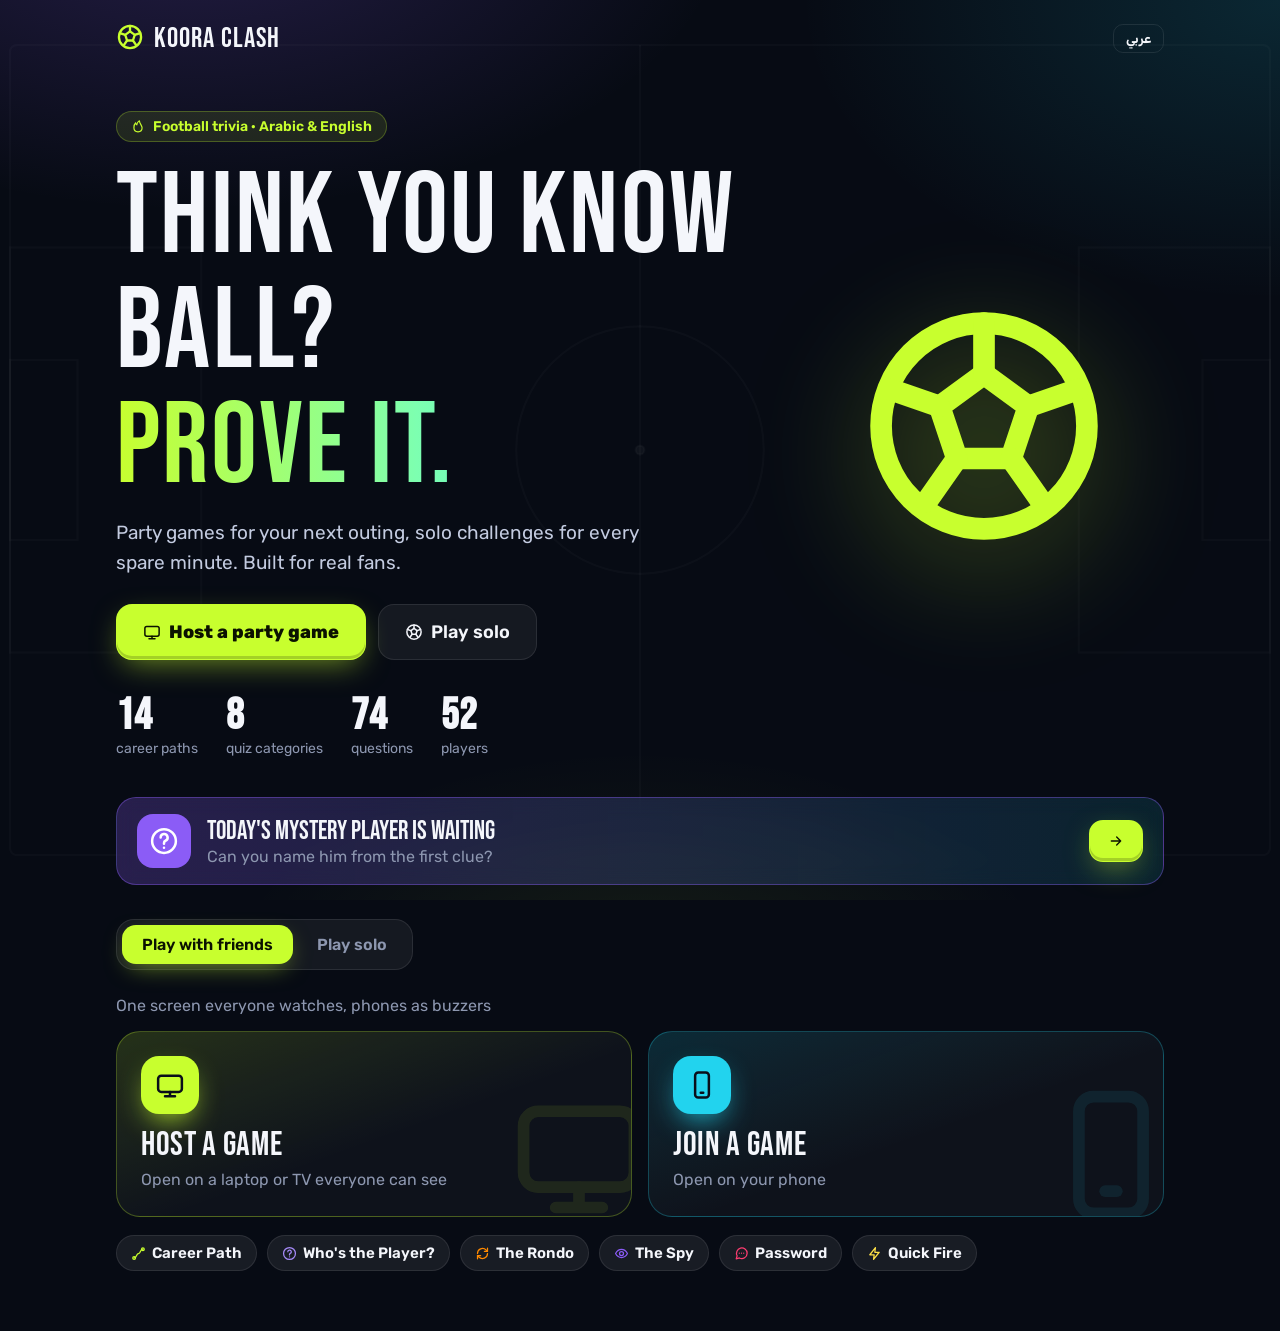
==== commit 1078cfc0: "Add Who's the Player? as a party segment Clues appear on the host screen every 9 seconds, hardest fi" ====
--- a/index.html
+++ b/index.html
@@ -88,7 +88,7 @@
       (function f(t) { const k = Math.min(1, (t - t0) / 900); el.textContent = Math.round(end * (1 - Math.pow(1 - k, 3))); if (k < 1) requestAnimationFrame(f); })(t0);
     }
     RERENDER = () => {
-      $("#segs").innerHTML = ["career", "rondo", "spy", "password", "quickfire"]
+      $("#segs").innerHTML = ["career", "who", "rondo", "spy", "password", "quickfire"]
         .map((k) => `<span class="chip c-${k}">${SEG_ICON[k]} ${esc(segTitle(k))}</span>`).join("");
       $("#sologames").innerHTML = SOLO_LIST.map((k) => soloTile(k, getBestScore(k), `href="solo.html?g=${k}"`)).join("");
       if (COUNTS) {
--- a/static/app.css
+++ b/static/app.css
@@ -327,6 +327,18 @@
 .slot { padding: 12px 14px; border-radius: 14px; background: rgba(0, 0, 0, .25); border: 1px dashed var(--line); color: var(--muted); font-weight: 600; min-height: 48px; display: flex; align-items: center; }
 .slot.got { border: 1px solid var(--ok); background: rgba(46, 229, 157, .14); color: var(--text); animation: pop .35s cubic-bezier(.3, 1.6, .5, 1); }
 .slot.missed { border: 1px solid rgba(255, 77, 109, .5); background: rgba(255, 77, 109, .1); color: #ffc2cf; }
+.clues { display: flex; flex-direction: column; gap: 8px; }
+.clue { display: flex; gap: 14px; align-items: center; padding: 14px 16px; border-radius: 16px; background: rgba(255, 255, 255, .05); border: 1px solid var(--line); font-size: 18px; line-height: 1.45; }
+.clue .n { flex: none; width: 34px; height: 34px; border-radius: 10px; display: grid; place-items: center; font-family: var(--display); font-size: 22px; background: color-mix(in srgb, var(--c-mystery, #a78bfa) 30%, transparent); color: #fff; }
+.clue.new { border-color: #a78bfa; background: linear-gradient(90deg, rgba(167, 139, 250, .22), rgba(255, 255, 255, .03)); box-shadow: 0 14px 34px -14px rgba(167, 139, 250, .7); animation: pop .45s cubic-bezier(.3, 1.6, .5, 1); }
+.clue.new .n { background: #a78bfa; color: #0a0e1a; }
+.clue.locked { color: var(--muted); border-style: dashed; background: transparent; font-size: 15px; }
+.clue.locked .n { background: rgba(255, 255, 255, .06); color: var(--muted); }
+.stage .clue { font-size: 24px; padding: 16px 20px; }
+.stage .clue .n { width: 42px; height: 42px; font-size: 26px; }
+.phone .clue { font-size: 15px; padding: 10px 12px; }
+.c-who { --c: #a78bfa; }
+.answer-card { animation: pop .45s cubic-bezier(.3, 1.6, .5, 1); }
 .mtable { display: flex; flex-direction: column; gap: 6px; overflow-x: auto; }
 .mrow { display: grid; grid-template-columns: 1.4fr 1fr .7fr .8fr 1.4fr; gap: 6px; min-width: 540px; }
 .mrow > div { padding: 12px 8px; border-radius: 12px; background: rgba(255, 255, 255, .06); font-weight: 600; text-align: center; font-size: 14px; animation: flip .5s ease both; }
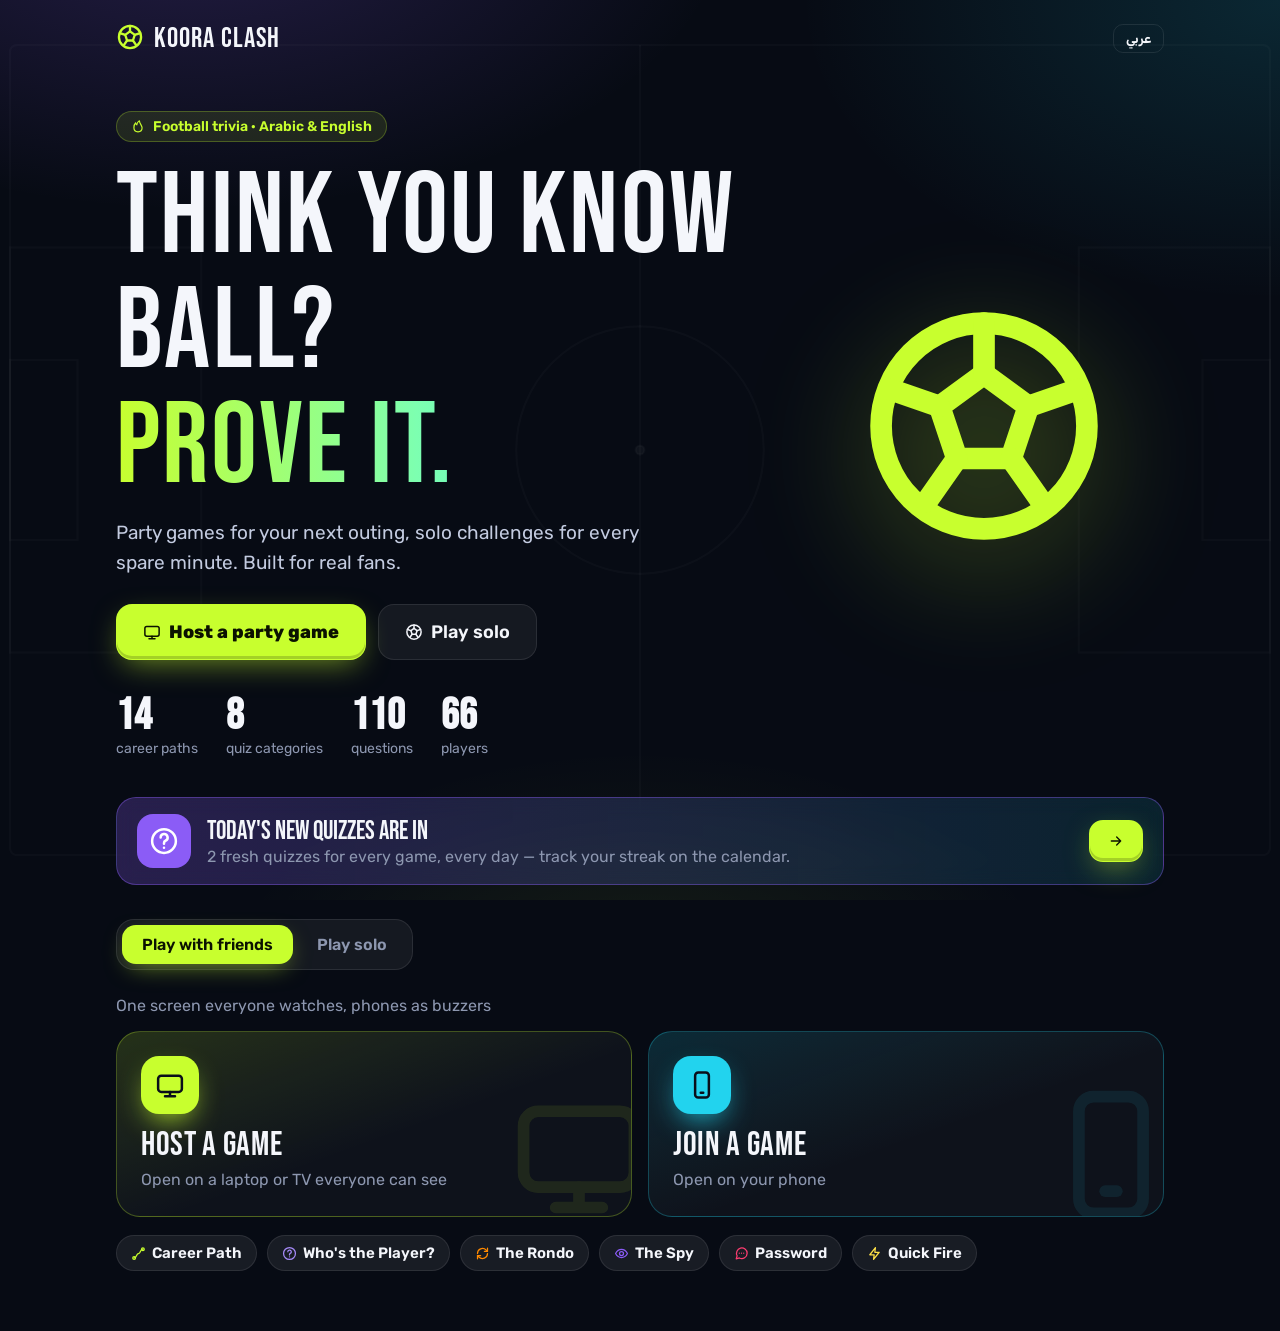
==== commit aedf1b9e: "Dated solo quizzes with a progress calendar; hard Survival bank - Each solo game now opens on a cale" ====
--- a/index.html
+++ b/index.html
@@ -31,7 +31,7 @@
       <div class="hero-ball" data-icon="ball"></div>
     </section>
 
-    <a class="card daily" href="solo.html?g=mystery">
+    <a class="card daily" href="#solo" id="daily-link">
       <span class="q" data-icon="mystery"></span>
       <span><b data-t="daily_title"></b><span class="muted" data-t="daily_sub"></span></span>
       <span class="go btn primary" data-icon="arrow"></span>
@@ -74,15 +74,25 @@
       history.replaceState(null, "", "#" + name);
     }
     document.querySelectorAll("[data-tab]").forEach((b) => { b.onclick = () => showTab(b.dataset.tab); });
+    $("#daily-link").onclick = (e) => { e.preventDefault(); showTab("solo"); $(".tabs").scrollIntoView({ behavior: "smooth" }); };
     $("#cta-solo").onclick = (e) => { e.preventDefault(); showTab("solo"); $(".tabs").scrollIntoView({ behavior: "smooth" }); };
 
     // Live counts straight from the content files, so the numbers are always true.
-    Promise.all([fetch("data/questions.json").then((r) => r.json()), fetch("data/players.json").then((r) => r.json())])
-      .then(([q, p]) => {
+    let QZ = null;
+    Promise.all(["data/questions.json", "data/players.json", "data/quizzes.json"].map((f) => fetch(f).then((r) => r.json())))
+      .then(([q, p, qz]) => {
+        QZ = qz;
         COUNTS = { career: q.career.length, cats: q.rondo.length, q: q.quickfire.length + q.words.length, players: p.players.length };
         RERENDER();
       }).catch(() => {});
 
+    // "3/8" quizzes finished on this device for a game.
+    function quizDone(k) {
+      if (!QZ || !QZ[k]) return null;
+      let prog = {};
+      try { prog = JSON.parse(localStorage.getItem("kc_progress") || "{}"); } catch (e) {}
+      return `${QZ[k].filter((q) => prog[q.id]).length}/${QZ[k].length}`;
+    }
     function countUp(el) {
       const end = +el.dataset.n, t0 = performance.now();
       (function f(t) { const k = Math.min(1, (t - t0) / 900); el.textContent = Math.round(end * (1 - Math.pow(1 - k, 3))); if (k < 1) requestAnimationFrame(f); })(t0);
@@ -90,7 +100,7 @@
     RERENDER = () => {
       $("#segs").innerHTML = ["career", "who", "rondo", "spy", "password", "quickfire"]
         .map((k) => `<span class="chip c-${k}">${SEG_ICON[k]} ${esc(segTitle(k))}</span>`).join("");
-      $("#sologames").innerHTML = SOLO_LIST.map((k) => soloTile(k, getBestScore(k), `href="solo.html?g=${k}"`)).join("");
+      $("#sologames").innerHTML = SOLO_LIST.map((k) => soloTile(k, quizDone(k), `href="solo.html?g=${k}"`)).join("");
       if (COUNTS) {
         $("#stats").innerHTML = [["career", "stat_career"], ["cats", "stat_cats"], ["q", "stat_q"], ["players", "stat_players"]]
           .map(([k, label]) => `<div class="stat"><b data-n="${COUNTS[k]}">0</b><span>${t(label)}</span></div>`).join("");
--- a/static/app.css
+++ b/static/app.css
@@ -338,6 +338,35 @@
 .stage .clue .n { width: 42px; height: 42px; font-size: 26px; }
 .phone .clue { font-size: 15px; padding: 10px 12px; }
 .c-who { --c: #a78bfa; }
+.levels { display: inline-flex; gap: 4px; padding: 4px; border-radius: 14px; background: rgba(255, 255, 255, .05); border: 1px solid var(--line); }
+.levels .lvl { border: 0; background: transparent; color: var(--muted); }
+.lvl-easy { --lc: #2ee59d; } .lvl-amateur { --lc: #22d3ee; } .lvl-pro { --lc: #ff8a00; } .lvl-legend { --lc: #ff3d71; }
+.levels .lvl.on { background: var(--lc); color: #0a0e1a; font-weight: 800; box-shadow: 0 8px 20px -8px var(--lc); }
+/* quiz calendar */
+.statrow { display: grid; grid-template-columns: repeat(3, 1fr); gap: 10px; }
+.statrow .stat { padding: 14px 16px; }
+.statrow .stat b { display: block; font-family: var(--display); font-size: 40px; line-height: 1; }
+.statrow .stat b small { font-size: .5em; color: var(--muted); }
+.statrow .stat span { color: var(--muted); font-size: 13px; }
+.cal-wrap { display: grid; grid-template-columns: minmax(0, 360px) 1fr; gap: 16px; align-items: start; }
+.cal-grid { display: grid; grid-template-columns: repeat(7, 1fr); gap: 4px; margin-top: 10px; }
+.cal-h { text-align: center; font-size: 12px; color: var(--muted); padding: 4px 0; }
+.cal-d { aspect-ratio: 1; padding: 4px; border-radius: 10px; border: 1px solid transparent; background: transparent;
+  display: flex; flex-direction: column; align-items: center; justify-content: center; gap: 3px; font-weight: 600; color: var(--muted); }
+.cal-d:disabled { opacity: .35; }
+.cal-d.has { color: var(--text); background: rgba(255, 255, 255, .06); }
+.cal-d.full { background: rgba(46, 229, 157, .16); border-color: rgba(46, 229, 157, .5); }
+.cal-d.today { border-color: var(--gold); }
+.cal-d.sel { background: var(--gold); color: var(--gold-ink); }
+.cal-d .dots { display: flex; gap: 3px; min-height: 6px; }
+.cal-d .dots i { width: 6px; height: 6px; border-radius: 50%; background: rgba(255, 255, 255, .25); }
+.cal-d .dots i.on { background: var(--ok); }
+.cal-d.sel .dots i { background: rgba(0, 0, 0, .3); } .cal-d.sel .dots i.on { background: #0b5d36; }
+.quiz-row { display: flex; align-items: center; gap: 12px; padding: 14px 16px; margin-bottom: 10px; border-color: color-mix(in srgb, var(--c) 30%, transparent); }
+.quiz-row .score { font-family: var(--display); font-size: 28px; color: var(--ok); }
+.lvlchip { background: color-mix(in srgb, var(--lc) 22%, transparent); border-color: var(--lc); font-size: 12px; padding: 2px 8px; }
+.lvl-classic { --lc: #94a3b8; } .lvl-hard { --lc: #ff3d71; }
+@media (max-width: 720px) { .cal-wrap { grid-template-columns: 1fr; } }
 .answer-card { animation: pop .45s cubic-bezier(.3, 1.6, .5, 1); }
 .mtable { display: flex; flex-direction: column; gap: 6px; overflow-x: auto; }
 .mrow { display: grid; grid-template-columns: 1.4fr 1fr .7fr .8fr 1.4fr; gap: 6px; min-width: 540px; }
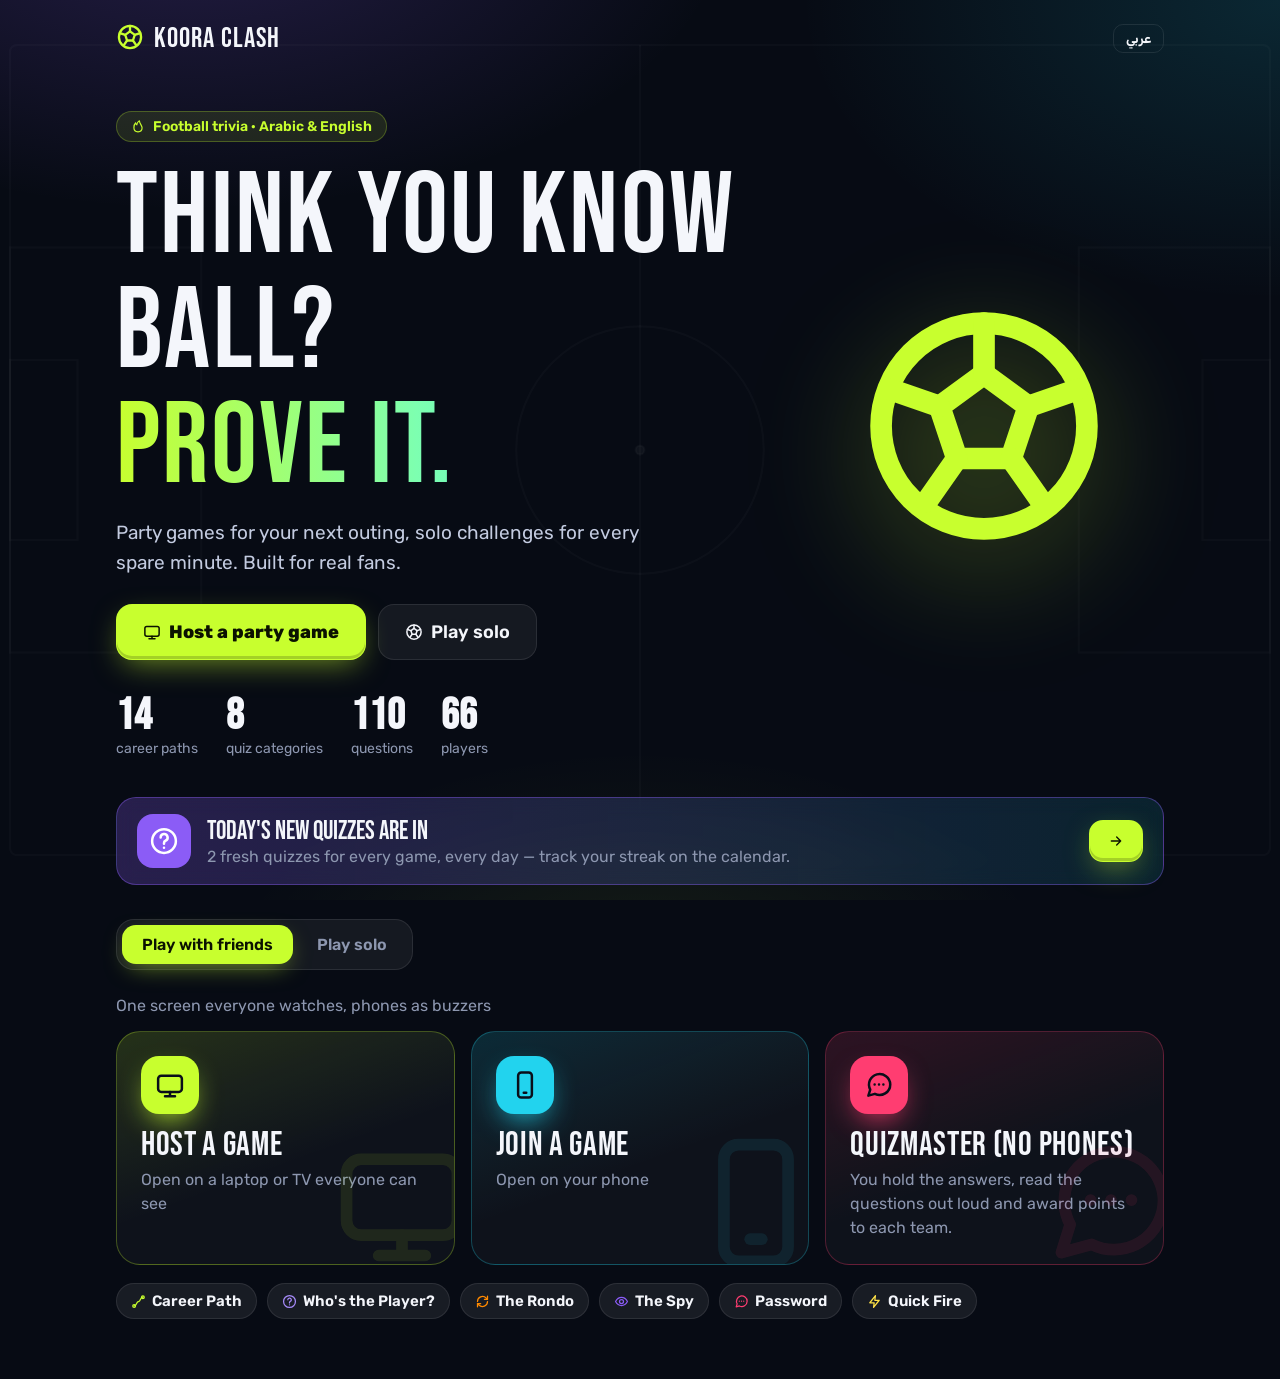
==== commit a28c4499: "Quizmaster mode: host judges answers, no phones needed New quizmaster.html: 2-4 named teams, Career " ====
--- a/index.html
+++ b/index.html
@@ -52,6 +52,10 @@
         <a class="choice c-join" href="play.html">
           <div class="ico" data-icon="phone"></div><h2 data-t="join_game"></h2><div class="muted" data-t="join_hint"></div>
           <span class="bg" data-icon="phone"></span>
+        </a>
+        <a class="choice c-password" href="quizmaster.html">
+          <div class="ico" data-icon="password"></div><h2 data-t="qm_card"></h2><div class="muted" data-t="qm_card_d"></div>
+          <span class="bg" data-icon="password"></span>
         </a>
       </div>
       <div class="seglist" id="segs"></div>
--- a/static/app.css
+++ b/static/app.css
@@ -342,6 +342,25 @@
 .levels .lvl { border: 0; background: transparent; color: var(--muted); }
 .lvl-easy { --lc: #2ee59d; } .lvl-amateur { --lc: #22d3ee; } .lvl-pro { --lc: #ff8a00; } .lvl-legend { --lc: #ff3d71; }
 .levels .lvl.on { background: var(--lc); color: #0a0e1a; font-weight: 800; box-shadow: 0 8px 20px -8px var(--lc); }
+/* quizmaster (no phones) */
+.qm { max-width: 1200px; margin: 0 auto; padding: 18px 16px 50px; display: flex; flex-direction: column; gap: 16px; }
+.qm-grid { display: grid; grid-template-columns: 1fr 300px; gap: 18px; align-items: start; }
+.qm aside { position: sticky; top: 12px; }
+.tc { --tc: #ff8a00; --ts: rgba(255, 138, 0, .14); } .td { --tc: #a78bfa; --ts: rgba(167, 139, 250, .14); }
+.qm-award { display: flex; flex-wrap: wrap; gap: 10px; }
+.qm-award .award { font-size: 18px; padding: 14px 18px; border-width: 2px; }
+.qm-award .award b { color: var(--gold); }
+.qm-award .award.on { background: var(--tc); color: #0a0e1a; }
+.ans-card { border-color: rgba(200, 255, 46, .35); background: linear-gradient(90deg, rgba(200, 255, 46, .1), rgba(255, 255, 255, .02)); padding: 14px 18px; }
+.ans-card .ans { font-size: 22px; margin-top: 4px; transition: filter .2s; }
+.ans-card .ans b { color: var(--gold); }
+.hide-ans .ans { filter: blur(12px); user-select: none; }
+.hide-ans .ans:hover { filter: none; }
+.ans-chip { cursor: pointer; font-size: 15px; }
+.ans-chip:hover:not(:disabled) { border-color: var(--ok); }
+.ans-chip.used { background: rgba(46, 229, 157, .2); border-color: var(--ok); text-decoration: line-through; opacity: .8; }
+@media (max-width: 900px) { .qm-grid { grid-template-columns: 1fr; } .qm aside { position: static; } }
+
 /* quiz calendar */
 .statrow { display: grid; grid-template-columns: repeat(3, 1fr); gap: 10px; }
 .statrow .stat { padding: 14px 16px; }
